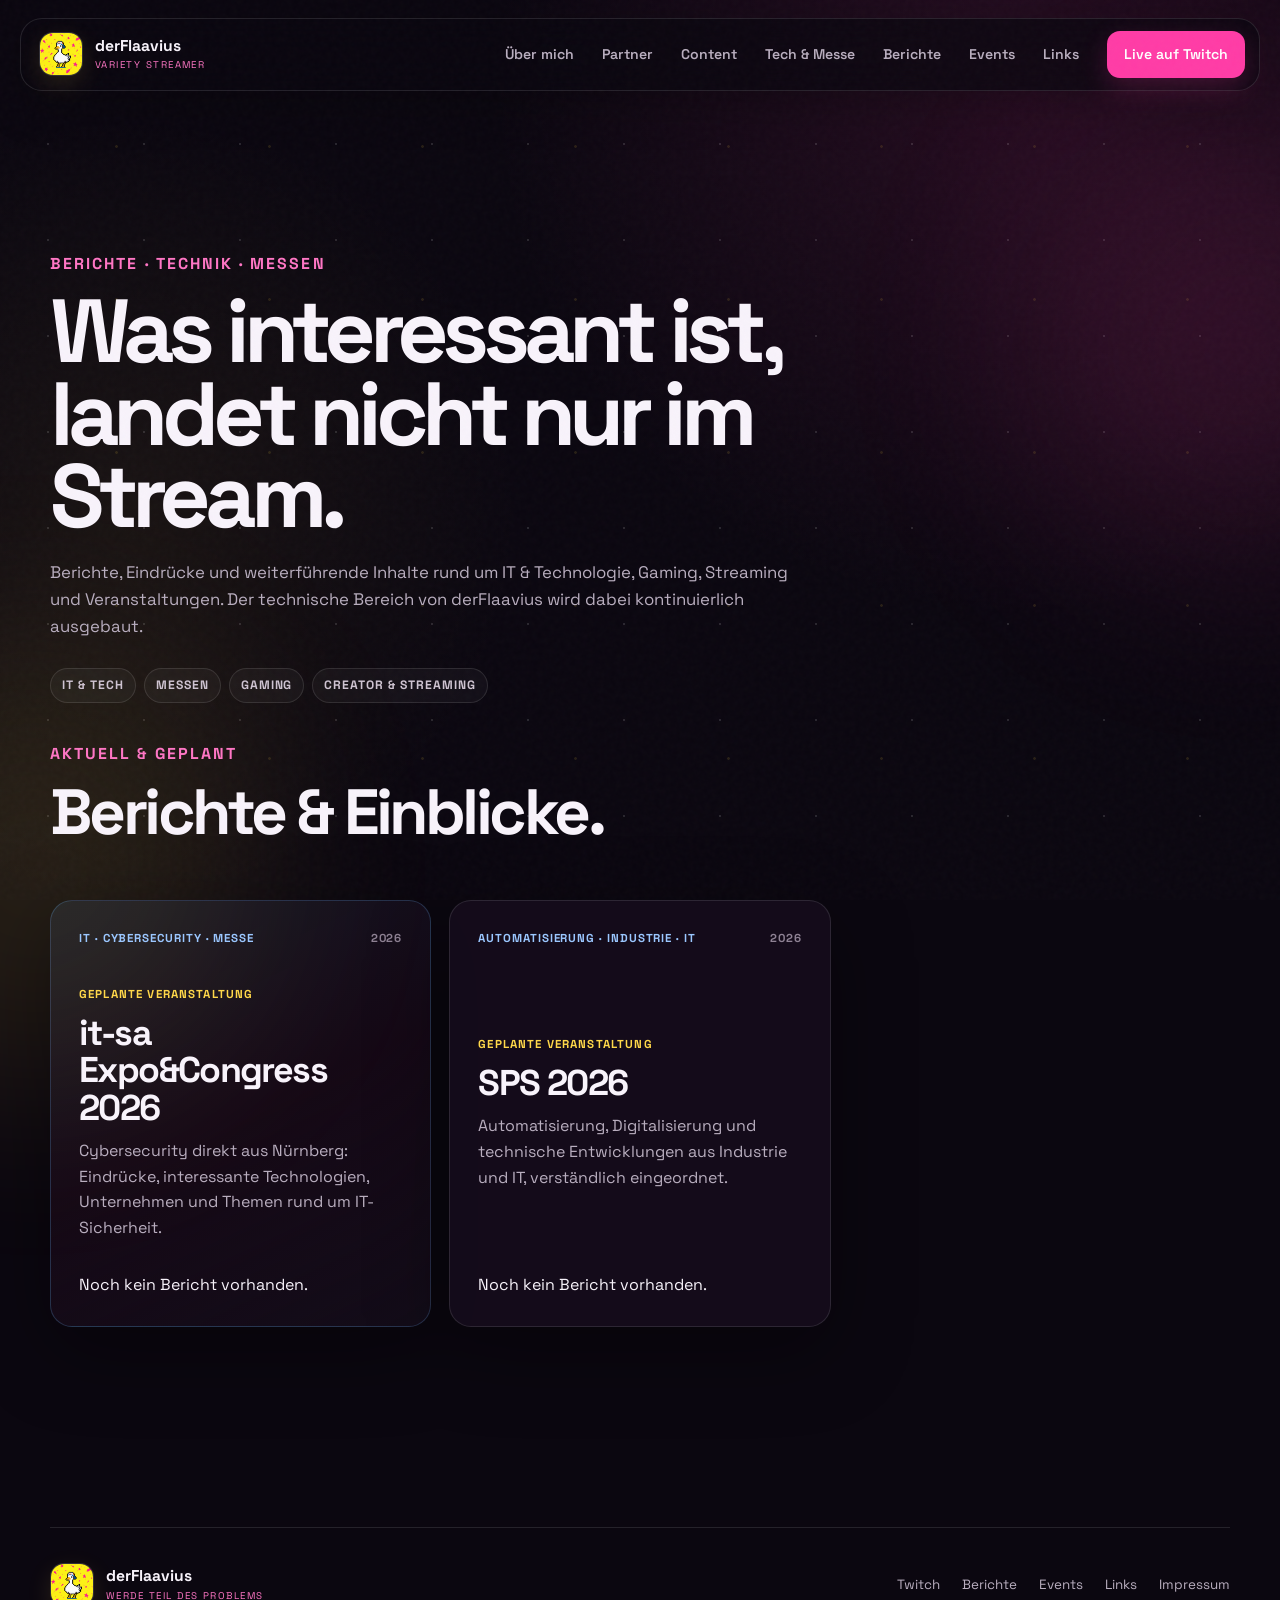
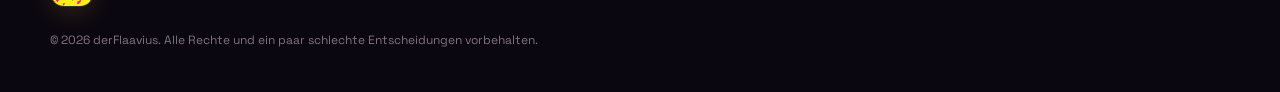
==== berichte.html @ 37faf5ff "Berichtsseite fuer Messen implementiert" ====
<!DOCTYPE html>
<html lang="de">
<head>
  <meta charset="UTF-8">
  <meta name="viewport" content="width=device-width, initial-scale=1.0">
  <meta name="theme-color" content="#120b18">
  <link rel="preconnect" href="https://fonts.googleapis.com">
  <link rel="preconnect" href="https://fonts.gstatic.com" crossorigin>
  <link href="https://fonts.googleapis.com/css2?family=Space+Grotesk:wght@400;500;600;700&family=Strait&display=swap" rel="stylesheet">
  <link rel="stylesheet" href="css/style.css">
  <script src="js/script.js" defer></script>
  <meta name="description" content="Berichte, Messe-Eindrücke und Technik-Inhalte von derFlaavius rund um IT, Gaming, Streaming und Veranstaltungen.">
  <title>Berichte | derFlaavius</title>
</head>
<body class="subpage-body">
  <div class="noise" aria-hidden="true"></div><div class="ambient ambient-one" aria-hidden="true"></div><div class="ambient ambient-two" aria-hidden="true"></div>
  <header class="site-header" id="top">
    <a class="brand" href="index.html" aria-label="Zur Startseite"><span class="brand-mark" aria-hidden="true"><img src="assets/profilbild.png" alt=""></span><span class="brand-copy"><strong>derFlaavius</strong><small>VARIETY STREAMER</small></span></a>
    <button class="nav-toggle" type="button" aria-expanded="false" aria-controls="main-nav" aria-label="Navigation öffnen"><span></span><span></span><span></span></button>
    <nav class="main-nav" id="main-nav" aria-label="Hauptnavigation">
      <a href="index.html#about">Über mich</a><a href="index.html#partners">Partner</a><a href="index.html#content">Content</a><a href="index.html#tech">Tech & Messe</a><a href="berichte.html">Berichte</a><a href="events.html">Events</a><a href="links.html">Links</a>
      <a class="nav-cta" href="https://www.twitch.tv/derflaavius" target="_blank" rel="noreferrer">Live auf Twitch</a>
    </nav>
  </header>
  <main class="subpage-main">
    <section class="subpage-hero section-shell reveal reports-hero">
      <span class="section-kicker">BERICHTE · TECHNIK · MESSEN</span>
      <h1>Was interessant ist,<br>landet nicht nur im Stream.</h1>
      <p>Berichte, Eindrücke und weiterführende Inhalte rund um IT & Technologie, Gaming, Streaming und Veranstaltungen. Der technische Bereich von derFlaavius wird dabei kontinuierlich ausgebaut.</p>
      <div class="report-filter" aria-label="Themen"><span>IT & TECH</span><span>MESSEN</span><span>GAMING</span><span>CREATOR & STREAMING</span></div>
    </section>
    <section class="reports-section section-shell">
      <div class="section-heading reveal"><span class="section-kicker">AKTUELL & GEPLANT</span><h2>Berichte & Einblicke.</h2></div>
      <div class="reports-grid">
        <article class="report-card report-card-featured reveal">
          <div class="report-meta"><span>IT · CYBERSECURITY · MESSE</span><time>2026</time></div>
          <div><span class="report-status">GEPLANTE VERANSTALTUNG</span><h3>it-sa Expo&Congress 2026</h3><p>Cybersecurity direkt aus Nürnberg: Eindrücke, interessante Technologien, Unternehmen und Themen rund um IT-Sicherheit.</p></div>
          <a class="report-link+">Noch kein Bericht vorhanden.</a>
        </article>
        <article class="report-card reveal" data-delay="80">
          <div class="report-meta"><span>AUTOMATISIERUNG · INDUSTRIE · IT</span><time>2026</time></div>
          <div><span class="report-status">GEPLANTE VERANSTALTUNG</span><h3>SPS 2026</h3><p>Automatisierung, Digitalisierung und technische Entwicklungen aus Industrie und IT, verständlich eingeordnet.</p></div>
          <a class="report-link+">Noch kein Bericht vorhanden.</a>
        </article>

        <!--article class="report-card reveal" data-delay="80">
          <div class="report-meta"><span>AUTOMATISIERUNG · INDUSTRIE · IT</span><time>2026</time></div>
          <div><span class="report-status">GEPLANTE VERANSTALTUNG</span><h3>SPS 2026</h3><p>Automatisierung, Digitalisierung und technische Entwicklungen aus Industrie und IT, verständlich eingeordnet.</p></div>
          <a class="report-link" href="reports/test.html">Zur Veranstaltungsseite →</a>
        </article-->
      </div>
      </section>
  </main>
  <footer class="site-footer section-shell subpage-footer"><a class="brand footer-brand" href="index.html"><span class="brand-mark" aria-hidden="true"><img src="assets/profilbild.png" alt=""></span><span class="brand-copy"><strong>derFlaavius</strong><small>WERDE TEIL DES PROBLEMS</small></span></a><div class="footer-links"><a href="https://www.twitch.tv/derflaavius" target="_blank" rel="noreferrer">Twitch</a><a href="berichte.html">Berichte</a><a href="events.html">Events</a><a href="links.html">Links</a><a href="impressum.html">Impressum</a></div><p>© <span id="current-year">2026</span> derFlaavius. Alle Rechte und ein paar schlechte Entscheidungen vorbehalten.</p></footer>
</body></html>
---- css/style.css ----
:root {
  --bg: #0b0710;
  --bg-soft: #120b18;
  --surface: rgba(24, 15, 31, 0.72);
  --surface-strong: #1a1022;
  --pink: #ff3ca6;
  --pink-soft: #ff76c5;
  --yellow: #ffd84a;
  --cream: #fff8dd;
  --text: #f8f3fb;
  --muted: #b9aebf;
  --line: rgba(255, 255, 255, 0.11);
  --max: 1180px;
  --radius-lg: 32px;
  --radius-md: 22px;
  --shadow: 0 24px 80px rgba(0, 0, 0, 0.38);
}

* { box-sizing: border-box; }
html { scroll-behavior: smooth; }
body {
  margin: 0;
  min-width: 320px;
  background:
    radial-gradient(circle at 80% 5%, rgba(255, 60, 166, 0.11), transparent 28%),
    radial-gradient(circle at 10% 30%, rgba(255, 216, 74, 0.06), transparent 24%),
    var(--bg);
  color: var(--text);
  font-family: "Space Grotesk", system-ui, sans-serif;
  line-height: 1.6;
  overflow-x: hidden;
}

body::before {
  content: "";
  position: fixed;
  inset: 0;
  z-index: -4;
  background-image:
    radial-gradient(circle, rgba(255,255,255,.7) 0 1px, transparent 1.6px),
    radial-gradient(circle, rgba(255,216,74,.65) 0 1px, transparent 1.7px);
  background-size: 96px 96px, 153px 153px;
  background-position: 0 0, 40px 70px;
  opacity: .18;
}

a { color: inherit; text-decoration: none; }
button, a { -webkit-tap-highlight-color: transparent; }
img { max-width: 100%; display: block; }

.noise {
  position: fixed;
  inset: 0;
  pointer-events: none;
  opacity: .035;
  z-index: 20;
  background-image: url("data:image/svg+xml,%3Csvg viewBox='0 0 180 180' xmlns='http://www.w3.org/2000/svg'%3E%3Cfilter id='n'%3E%3CfeTurbulence type='fractalNoise' baseFrequency='.9' numOctaves='3' stitchTiles='stitch'/%3E%3C/filter%3E%3Crect width='100%25' height='100%25' filter='url(%23n)' opacity='.7'/%3E%3C/svg%3E");
}

.ambient {
  position: fixed;
  width: 430px;
  height: 430px;
  border-radius: 50%;
  filter: blur(110px);
  opacity: .12;
  pointer-events: none;
  z-index: -2;
}
.ambient-one { background: var(--pink); top: 15%; right: -180px; }
.ambient-two { background: var(--yellow); bottom: -180px; left: -180px; }

.section-shell { width: min(calc(100% - 40px), var(--max)); margin-inline: auto; }

.site-header {
  width: min(calc(100% - 40px), 1240px);
  margin: 18px auto 0;
  min-height: 72px;
  padding: 12px 14px 12px 18px;
  display: flex;
  align-items: center;
  justify-content: space-between;
  position: sticky;
  top: 14px;
  z-index: 10;
  border: 1px solid var(--line);
  border-radius: 22px;
  background: rgba(11, 7, 16, .72);
  backdrop-filter: blur(18px);
  box-shadow: 0 12px 45px rgba(0,0,0,.25);
}

.brand { display: inline-flex; align-items: center; gap: 12px; }
.brand-mark {
  display: grid;
  place-items: center;
  width: 44px;
  aspect-ratio: 1;
  border-radius: 14px;
  overflow: hidden;
  border: 1px solid rgba(255,255,255,.12);
  background: rgba(255,255,255,.05);
  box-shadow: 0 8px 24px rgba(255,216,74,.12);
}
.brand-mark img {
  width: 100%;
  height: 100%;
  object-fit: cover;
}
.brand-copy { display: grid; line-height: 1.1; }
.brand-copy strong { font-size: .98rem; }
.brand-copy small { margin-top: 5px; color: var(--pink-soft); font-size: .61rem; letter-spacing: .15em; }

.main-nav { display: flex; align-items: center; gap: 28px; }
.main-nav a { color: var(--muted); font-size: .88rem; font-weight: 600; transition: color .2s ease; }
.main-nav a:hover { color: var(--text); }
.main-nav .nav-cta {
  padding: 12px 17px;
  border-radius: 13px;
  background: var(--pink);
  color: white;
  box-shadow: 0 10px 28px rgba(255,60,166,.2);
}
.nav-toggle { display: none; }

.hero {
  min-height: 760px;
  padding: 105px 0 80px;
  display: grid;
  grid-template-columns: 1.05fr .95fr;
  align-items: center;
  gap: 70px;
}
.eyebrow, .section-kicker {
  color: var(--pink-soft);
  font-size: .99rem;
  font-weight: 700;
  letter-spacing: .13em;
  text-transform: uppercase;
}
.eyebrow { display: inline-flex; align-items: center; gap: 9px; }
.status-dot {
  width: 9px;
  height: 9px;
  border-radius: 50%;
  background: var(--pink);
  box-shadow: 0 0 0 6px rgba(255,60,166,.11), 0 0 20px var(--pink);
  animation: pulse 1.8s infinite;
}
@keyframes pulse { 50% { transform: scale(.82); opacity: .65; } }

.hero h1 {
  margin: 22px 0 25px;
  max-width: 720px;
  font-size: clamp(4rem, 7.4vw, 7.2rem);
  line-height: .88;
  letter-spacing: -.075em;
}
.hero h1 span { color: var(--yellow); text-shadow: 0 18px 60px rgba(255,216,74,.12); }
.hero-text { max-width: 650px; margin: 0; color: var(--muted); font-size: 1.08rem; }
.hero-actions { display: flex; flex-wrap: wrap; gap: 14px; margin-top: 34px; }
.button {
  min-height: 52px;
  padding: 0 23px;
  display: inline-flex;
  align-items: center;
  justify-content: center;
  gap: 10px;
  border: 1px solid transparent;
  border-radius: 15px;
  font-weight: 700;
  transition: transform .2s ease, background .2s ease, border-color .2s ease;
}
.button:hover { transform: translateY(-3px); }
.button-primary { background: var(--pink); color: white; box-shadow: 0 14px 38px rgba(255,60,166,.2); }
.button-secondary { border-color: var(--line); background: rgba(255,255,255,.04); }
.button-secondary:hover { border-color: rgba(255,255,255,.28); background: rgba(255,255,255,.07); }
.hero-meta { display: flex; flex-wrap: wrap; gap: 9px; margin-top: 27px; }
.hero-meta span, .tag-row span {
  padding: 7px 11px;
  border: 1px solid var(--line);
  border-radius: 999px;
  color: #d6cdd9;
  font-size: .72rem;
  font-weight: 600;
}

.hero-visual { position: relative; min-height: 540px; display: grid; place-items: center; perspective: 1100px; }
.showcase-card {
  position: relative;
  z-index: 2;
  width: min(100%, 430px);
  aspect-ratio: .82;
  padding: 22px;
  display: flex;
  flex-direction: column;
  justify-content: space-between;
  border: 1px solid rgba(255,255,255,.16);
  border-radius: 36px;
  background:
    linear-gradient(160deg, rgba(255,255,255,.14), transparent 30%),
    radial-gradient(circle at 18% 82%, rgba(255,216,74,.10), transparent 34%),
    radial-gradient(circle at 88% 18%, rgba(255,60,166,.14), transparent 36%),
    linear-gradient(150deg, #211229, #120b18 67%);
  box-shadow: var(--shadow), inset 0 1px rgba(255,255,255,.12);
  transform: rotate(3deg);
  transition: transform .18s ease-out;
  overflow: hidden;
  isolation: isolate;
}
.showcase-card::before {
  content: "";
  position: absolute;
  width: 270px;
  height: 270px;
  border-radius: 50%;
  background: var(--pink);
  filter: blur(80px);
  opacity: .14;
  top: -90px;
  right: -90px;
}
.card-topline, .schedule-card-head, .schedule-footer { display: flex; align-items: center; justify-content: space-between; }
.live-pill { padding: 7px 10px; border-radius: 999px; background: rgba(255,60,166,.13); color: var(--pink-soft); font-size: .67rem; font-weight: 800; letter-spacing: .11em; }
.signal { color: var(--yellow); font-size: .55rem; letter-spacing: 4px; }

.profile-visual {
  position: relative;
  z-index: 2;
  width: min(100%, 310px);
  aspect-ratio: 1 / 1.08;
  margin: 8px auto 4px;
  display: grid;
  place-items: end center;
  overflow: visible;
}
.profile-visual::before {
  content: "";
  position: absolute;
  inset: 9% 5% 2%;
  z-index: -2;
  border: 0px solid rgba(255,255,255,.14);
  border-radius: 42% 58% 48% 52% / 46% 42% 58% 54%;
  background: linear-gradient(145deg, rgba(255, 216, 74, 0), rgba(255, 60, 167, 0));
  transform: rotate(-4deg);
  box-shadow: 0 26px 45px rgba(0, 0, 0, 0), inset 0 1px rgba(255,255,255,.12);
}
.profile-glow {
  position: absolute;
  inset: 18% 12% 8%;
  z-index: -1;
  border-radius: -1%;
  background: radial-gradient(circle, rgba(128, 74, 255, 0.24), rgb(94, 66, 138) 46%, transparent 72%);
  filter: blur(18px);
}
.profile-visual img {
  width: 96%;
  height: 100%;
  object-fit: contain;
  object-position: center bottom;
  filter: drop-shadow(0 22px 24px rgba(0,0,0,.28));
}
.card-caption {
  position: relative;
  z-index: 3;
  display: grid;
  gap: 4px;
  padding-top: 14px;
  border-top: 1px solid rgba(255,255,255,.10);
}
.card-caption strong { font-size: 1.12rem; }
.card-caption span { color: var(--muted); font-size: .82rem; }
.orbit { position: absolute; border: 1px solid rgba(255,255,255,.1); border-radius: 50%; }
.orbit-one { width: 500px; height: 500px; animation: spin 20s linear infinite; }
.orbit-two { width: 390px; height: 390px; border-style: dashed; border-color: rgba(255,216,74,.2); animation: spin 15s linear reverse infinite; }
.orbit::before { content: ""; position: absolute; width: 10px; height: 10px; border-radius: 50%; background: var(--pink); top: 52px; left: 65px; box-shadow: 0 0 16px var(--pink); }
@keyframes spin { to { transform: rotate(360deg); } }
.floating-chip { position: absolute; z-index: 3; padding: 10px 13px; border: 1px solid var(--line); border-radius: 12px; background: rgba(12,8,16,.78); backdrop-filter: blur(12px); font-size: .66rem; font-weight: 800; letter-spacing: .11em; box-shadow: 0 12px 40px rgba(0,0,0,.25); }
.chip-one { top: 15%; left: 6%; color: var(--yellow); transform: rotate(-7deg); }
.chip-two { right: 70%; bottom: 50%; color: var(--pink-soft); transform: rotate(6deg); }
.chip-three { left: 60%; bottom: 85%; color: #9bc7ff; transform: rotate(17deg); }

.ticker {
  overflow: hidden;
  border-block: 1px solid var(--line);
  background: rgba(255,255,255,.025);
}
.ticker-track {
  display: flex;
  width: max-content;
  will-change: transform;
  animation: ticker-scroll var(--ticker-duration, 26s) linear infinite;
}
.ticker-group {
  display: flex;
  flex: 0 0 auto;
  align-items: center;
  gap: 28px;
  padding: 17px 28px 17px 0;
  color: #d4cbd7;
  font-family: "Strait", sans-serif;
  font-size: .82rem;
  letter-spacing: .14em;
  white-space: nowrap;
}
.ticker-group i { color: var(--yellow); font-style: normal; }
@keyframes ticker-scroll {
  from { transform: translate3d(0, 0, 0); }
  to { transform: translate3d(calc(-1 * var(--ticker-distance)), 0, 0); }
}
@media (prefers-reduced-motion: reduce) {
  .ticker-track { animation-play-state: paused; }
}

.about, .partners, .stats, .collab { padding-block: 125px; }
.section-heading { max-width: 850px; margin-bottom: 55px; }
.section-heading h2, .schedule-copy h2, .collab-card h2 {
  margin: 13px 0 0;
  font-size: clamp(2.5rem, 5vw, 4.7rem);
  line-height: 1.02;
  letter-spacing: -.055em;
}
.about-grid { display: grid; grid-template-columns: .95fr 1.05fr; gap: 22px; }
.glass-card, .feature-card, .content-card, .stat-card, .schedule-card, .collab-card {
  border: 1px solid var(--line);
  border-radius: var(--radius-md);
  background: var(--surface);
  backdrop-filter: blur(15px);
}
.about-copy { padding: 36px; }
.about-copy > p { margin: 0 0 19px; color: var(--muted); font-size: 1rem; }
.about-copy strong { color: var(--text); }
.quote-block { margin-top: 32px; padding-top: 27px; border-top: 1px solid var(--line); display: flex; gap: 12px; align-items: flex-start; }
.quote-block span { color: var(--yellow); font-size: 2.7rem; line-height: .8; }
.quote-block p { margin: 0; font-size: 1.35rem; font-weight: 700; }
.about-features { display: grid; gap: 14px; }
.feature-card { padding: 25px 27px; display: grid; grid-template-columns: 58px 1fr; column-gap: 18px; }
.feature-number { grid-row: span 2; color: var(--pink-soft); font-size: .99rem; font-weight: 700; }
.feature-card h3 { margin: 0; font-size: 1.22rem; }
.feature-card p { margin: 5px 0 0; color: var(--muted); font-size: .91rem; }


.partners { position: relative; }
.partner-card {
  position: relative;
  min-height: 290px;
  padding: 38px;
  display: grid;
  grid-template-columns: minmax(170px, .55fr) minmax(0, 1.45fr);
  align-items: center;
  gap: 34px;
  overflow: hidden;
  border: 1px solid rgba(255,216,74,.22);
  border-radius: var(--radius-lg);
  background:
    radial-gradient(circle at 12% 20%, rgba(255,216,74,.11), transparent 28%),
    radial-gradient(circle at 86% 80%, rgba(255,60,166,.12), transparent 30%),
    var(--surface);
  box-shadow: var(--shadow);
}
.partner-card::after {
  content: "PARTNER";
  position: absolute;
  right: 34px;
  bottom: -34px;
  color: rgba(255,255,255,.025);
  font-size: clamp(5rem, 12vw, 10rem);
  font-weight: 800;
  letter-spacing: -.08em;
  pointer-events: none;
}
.partner-logo-wrap {
  position: relative;
  z-index: 1;
  min-height: 150px;
  padding: 24px;
  display: grid;
  place-items: center;
  border: 1px solid rgba(255,255,255,.1);
  border-radius: 28px;
  background: linear-gradient(145deg, rgba(255,255,255,.08), rgba(255,255,255,.025));
  transform: rotate(-2deg);
}
.partner-logo-wrap::before {
  content: "";
  position: absolute;
  inset: 18%;
  border-radius: 50%;
  background: rgba(255,216,74,.12);
  filter: blur(30px);
}
.partner-logo {
  position: relative;
  width: min(100%, 220px);
  height: auto;
  object-fit: contain;
  filter: drop-shadow(0 12px 24px rgba(0,0,0,.24));
}
.partner-copy { position: relative; z-index: 1; max-width: 680px; }
.partner-label { color: var(--pink-soft); font-size: .7rem; font-weight: 800; letter-spacing: .15em; }
.partner-copy h3 { margin: 8px 0 10px; font-size: clamp(1.9rem, 3vw, 2.9rem); line-height: 1.05; letter-spacing: -.04em; }
.partner-copy p { margin: 0; color: var(--muted); }
.partner-code-row {
  margin-top: 22px;
  display: flex;
  flex-wrap: wrap;
  align-items: center;
  gap: 9px;
}
.partner-code-label {
  color: var(--muted);
  font-size: .72rem;
  font-weight: 700;
  letter-spacing: .08em;
  text-transform: uppercase;
}
.partner-code {
  padding: 8px 12px;
  border: 1px solid rgba(255,216,74,.28);
  border-radius: 10px;
  background: rgba(255,216,74,.08);
  color: var(--yellow);
  font-size: .86rem;
  letter-spacing: .11em;
}
.partner-copy-code {
  min-height: 36px;
  padding: 0 12px;
  border: 1px solid var(--line);
  border-radius: 10px;
  background: rgba(255,255,255,.045);
  color: var(--text);
  font: inherit;
  font-size: .75rem;
  font-weight: 700;
  cursor: pointer;
  transition: background .2s ease, border-color .2s ease, transform .2s ease;
}
.partner-copy-code:hover { transform: translateY(-1px); border-color: rgba(255,255,255,.24); background: rgba(255,255,255,.08); }
.partner-copy-status { min-width: 72px; color: var(--pink-soft); font-size: .72rem; font-weight: 700; }
.partner-button { white-space: nowrap; }
.partner-contact {
  width: min(100%, 900px);
  margin: 22px auto 0;
  padding: 24px 28px;
  display: flex;
  align-items: center;
  justify-content: space-between;
  gap: 30px;
  border: 1px solid var(--line);
  border-radius: 20px;
  background: rgba(255,255,255,.025);
}
.partner-contact > div { max-width: 650px; }
.partner-contact h3 { margin: 6px 0 6px; font-size: 1.25rem; }
.partner-contact p { margin: 0; color: var(--muted); font-size: .88rem; }

.partner-banner {
  width: min(100%, 580px);
  margin: 24px auto 0;
  padding: 12px;
  display: grid;
  gap: 10px;
  border: 1px solid rgba(255,255,255,.09);
  border-radius: 20px;
  background: rgba(255,255,255,.025);
}
.partner-banner-label {
  color: var(--muted);
  font-size: .66rem;
  font-weight: 800;
  letter-spacing: .14em;
  text-transform: uppercase;
}
.partner-banner-link {
  display: block;
  overflow: hidden;
  border-radius: 14px;
  line-height: 0;
  transition: transform .2s ease, box-shadow .2s ease;
}
.partner-banner-link:hover {
  transform: translateY(-2px);
  box-shadow: 0 14px 36px rgba(0,0,0,.24);
}
.partner-banner-link img {
  width: 100%;
  height: auto;
  display: block;
}
.partner-banner p {
  margin: 0;
  color: var(--muted);
  font-size: .78rem;
}
.partner-banner p strong { color: var(--yellow); letter-spacing: .08em; }


.content-section { padding-block: 125px; background: linear-gradient(180deg, rgba(255,255,255,.015), rgba(255,60,166,.035), rgba(255,255,255,.015)); border-block: 1px solid rgba(255,255,255,.06); }
.content-grid { display: grid; grid-template-columns: repeat(2, minmax(0, 1fr)); gap: 16px; }
.content-card { min-height: 285px; padding: 26px; display: flex; flex-direction: column; position: relative; overflow: hidden; }
.content-card::after { content: ""; position: absolute; width: 120px; height: 120px; border-radius: 50%; background: var(--pink); filter: blur(58px); opacity: .06; right: -42px; bottom: -42px; }
.content-card-large { min-height: 285px; justify-content: flex-start; background: linear-gradient(155deg, rgba(255,216,74,.08), rgba(24,15,31,.82) 58%); }
.content-card::before {
  content: attr(data-background);
  position: absolute;
  top: 24px;
  left: 50%;
  z-index: 0;
  transform: translateX(-50%) rotate(-7deg);
  font-size: clamp(2.7rem, 5.8vw, 5.2rem);
  font-weight: 800;
  line-height: 1;
  letter-spacing: -.08em;
  white-space: nowrap;
  pointer-events: none;
}
.content-card > * { position: relative; z-index: 1; }
.content-card:nth-child(1)::before { color: rgba(255,216,74,.045); }
.content-card:nth-child(2)::before { color: rgba(255,118,197,.045); }
.content-card:nth-child(3)::before { color: rgba(112,182,255,.045); }
.content-card:nth-child(4)::before { color: rgba(255,60,166,.065); }
.content-card-accent { border-color: rgba(255,60,166,.32); background: linear-gradient(145deg, rgba(255,60,166,.1), rgba(24,15,31,.75)); }
.content-index { position: absolute; top: 25px; right: 27px; color: #7e7184; font-size: .72rem; }
.content-icon { margin-bottom: 38px; color: var(--yellow); font-size: 2.1rem; }
.content-card h3 { margin: 0 0 8px; font-size: 1.42rem; }
.content-card p { margin: 0 0 20px; color: var(--muted); }
.tag-row { display: flex; flex-wrap: wrap; gap: 7px; }


.stats-heading-meta {
  display: flex;
  align-items: center;
  justify-content: space-between;
  gap: 18px;
}
.stats-updated {
  display: inline-flex;
  align-items: center;
  gap: 8px;
  color: #8e8293;
  font-size: .72rem;
  font-weight: 600;
  letter-spacing: .04em;
  white-space: nowrap;
}
.stats-updated i {
  width: 7px;
  height: 7px;
  border-radius: 50%;
  background: var(--pink);
  box-shadow: 0 0 12px rgba(255,60,166,.55);
}

.stats-grid { display: grid; grid-template-columns: repeat(4, 1fr); gap: 15px; }
.stat-card { min-height: 230px; padding: 28px; display: flex; flex-direction: column; justify-content: flex-end; }
.stat-value { color: var(--yellow); font-size: clamp(2.8rem, 5vw, 4.5rem); line-height: 1; font-weight: 700; letter-spacing: -.06em; }
.stat-text { color: var(--pink-soft); }
.stat-label { margin-top: 18px; font-size: 1.02rem; font-weight: 700; }
.stat-card small { margin-top: 5px; color: var(--muted); }
.stats-note { margin: 20px 0 0; color: #8e8293; font-size: .77rem; }
.stats-note code { color: #cfc4d2; }

.schedule-section { padding-block: 115px; border-block: 1px solid var(--line); background: linear-gradient(120deg, rgba(255,216,74,.055), rgba(255,60,166,.055)); }
.schedule-grid { display: grid; grid-template-columns: 1.1fr .9fr; gap: 80px; align-items: center; }
.schedule-copy p { max-width: 650px; color: var(--muted); }
.schedule-actions { margin-top: 28px; display: flex; flex-wrap: wrap; align-items: center; gap: 16px 20px; }
.text-link { color: var(--pink-soft); font-weight: 700; font-size: .88rem; }
.schedule-card { min-height: 380px; padding: 25px; display: flex; flex-direction: column; justify-content: space-between; background: linear-gradient(150deg, rgba(255,255,255,.08), rgba(17,10,22,.9)); box-shadow: var(--shadow); }
.schedule-card-head { color: #b7acbb; font-size: .7rem; font-weight: 800; letter-spacing: .13em; }
.schedule-live-dot { width: 11px; height: 11px; border-radius: 50%; background: var(--pink); box-shadow: 0 0 18px var(--pink); }
.schedule-main strong { display: block; max-width: 380px; font-size: 2.25rem; line-height: 1.05; letter-spacing: -.05em; }
.schedule-main p { color: var(--muted); }
.schedule-footer { padding-top: 20px; border-top: 1px solid var(--line); color: #bdb2c1; font-size: .82rem; }


.calendar-wrap { margin-top: 70px; padding: 30px; border: 1px solid var(--line); border-radius: var(--radius-lg); background: rgba(11,7,16,.7); box-shadow: var(--shadow); backdrop-filter: blur(18px); }
.calendar-toolbar { display: flex; align-items: flex-end; justify-content: space-between; gap: 25px; margin-bottom: 20px; }
.calendar-toolbar h3 { margin: 7px 0 0; font-size: clamp(2rem, 4vw, 3.3rem); line-height: 1; letter-spacing: -.05em; text-transform: capitalize; }
.calendar-controls { display: flex; gap: 8px; }
.calendar-controls button { min-width: 45px; height: 45px; padding: 0 14px; border: 1px solid var(--line); border-radius: 13px; background: rgba(255,255,255,.045); color: var(--text); font: inherit; font-weight: 700; cursor: pointer; transition: transform .2s ease, border-color .2s ease, background .2s ease; }
.calendar-controls button:hover { transform: translateY(-2px); border-color: rgba(255,255,255,.28); background: rgba(255,255,255,.08); }
.calendar-legend { display: flex; flex-wrap: wrap; gap: 10px 18px; margin-bottom: 18px; color: var(--muted); font-size: .78rem; font-weight: 600; }
.calendar-legend span { display: inline-flex; align-items: center; gap: 7px; }
.legend-dot { width: 9px; height: 9px; border-radius: 50%; }
.legend-stream { background: var(--pink); box-shadow: 0 0 12px rgba(255,60,166,.6); }
.legend-event { background: var(--yellow); box-shadow: 0 0 12px rgba(255,216,74,.45); }
.legend-pause { background: #877a91; }
.calendar-scroll { overflow-x: auto; padding-bottom: 4px; }
.calendar { min-width: 840px; }
.calendar-weekdays, .calendar-grid { display: grid; grid-template-columns: repeat(7, minmax(0, 1fr)); }
.calendar-weekdays { border: 1px solid var(--line); border-bottom: 0; border-radius: 18px 18px 0 0; overflow: hidden; background: rgba(255,255,255,.035); }
.calendar-weekdays span { padding: 12px; text-align: center; color: #9f93a4; font-size: .7rem; font-weight: 800; letter-spacing: .12em; }
.calendar-grid { border-top: 1px solid var(--line); border-left: 1px solid var(--line); }
.calendar-day { min-height: 135px; padding: 10px; position: relative; border-right: 1px solid var(--line); border-bottom: 1px solid var(--line); background: rgba(255,255,255,.018); }
.calendar-day:nth-last-child(-n + 7):first-child, .calendar-day:last-child { }
.calendar-day.is-outside { background: rgba(255,255,255,.008); color: #625768; }
.calendar-day.is-today { background: linear-gradient(145deg, rgba(255,216,74,.09), rgba(255,60,166,.045)); box-shadow: inset 0 0 0 1px rgba(255,216,74,.32); }
.calendar-day-number { display: grid; place-items: center; width: 29px; height: 29px; margin-left: auto; border-radius: 10px; color: #d8cedb; font-size: .78rem; font-weight: 700; }
.calendar-day.is-today .calendar-day-number { background: var(--yellow); color: #1c1019; }
.calendar-day-entries { display: grid; gap: 5px; margin-top: 7px; }
.calendar-entry { min-width: 0; padding: 6px 7px; border-radius: 8px; display: grid; gap: 1px; border-left: 3px solid; font-size: .68rem; line-height: 1.25; }
.calendar-entry-stream { border-color: var(--pink); background: rgba(255,60,166,.13); color: #ffd7ed; }
.calendar-entry-event { border-color: var(--yellow); background: rgba(255,216,74,.13); color: #fff1b7; }
.calendar-entry-pause { border-color: #877a91; background: rgba(135,122,145,.13); color: #d0c7d4; }
.calendar-entry-time { font-weight: 800; font-size: .62rem; opacity: .8; }
.calendar-entry-title { overflow: hidden; text-overflow: ellipsis; white-space: nowrap; font-weight: 700; }
.calendar-hint { margin: 18px 0 0; color: #8e8293; font-size: .77rem; }
.calendar-hint code { color: #d2c7d5; }

.collab-card { padding: 55px; display: flex; justify-content: space-between; align-items: flex-end; gap: 60px; background: linear-gradient(145deg, rgba(255,60,166,.09), rgba(255,216,74,.045), rgba(24,15,31,.78)); }
.collab-card h2 { max-width: 730px; font-size: clamp(2.4rem, 4.6vw, 4.2rem); }
.collab-card p { max-width: 700px; margin-bottom: 0; color: var(--muted); }
.collab-actions { min-width: 220px; display: grid; gap: 12px; }

.site-footer { padding: 35px 0 42px; border-top: 1px solid var(--line); display: grid; grid-template-columns: 1fr auto; align-items: center; gap: 24px; }
.footer-links { display: flex; flex-wrap: wrap; gap: 22px; }
.footer-links a { color: var(--muted); font-size: .84rem; }
.site-footer p { grid-column: 1 / -1; margin: 0; color: #7f7384; font-size: .75rem; }


/* Wiederverwendbare Hinweisblöcke ----------------------------------------
   HTML-Beispiele findest du kommentiert in index.html direkt vor dem
   Kooperationsbereich. Einfach kopieren und den Text ersetzen. */
.notice-block {
  width: min(100%, 900px);
  margin: 24px 0;
  padding: 20px 22px;
  display: grid;
  grid-template-columns: auto 1fr;
  align-items: start;
  gap: 15px;
  border: 1px solid transparent;
  border-radius: 18px;
  backdrop-filter: blur(14px);
  box-shadow: 0 16px 42px rgba(0,0,0,.18);
}
.notice-block .notice-icon {
  width: 34px;
  aspect-ratio: 1;
  display: grid;
  place-items: center;
  border-radius: 11px;
  font-size: 1rem;
  font-weight: 800;
}
.notice-block strong {
  display: block;
  margin: 1px 0 4px;
  font-size: 1rem;
}
.notice-block p {
  margin: 0;
  color: var(--muted);
  font-size: .93rem;
}
.notice-info {
  border-color: rgba(75, 171, 255, .32);
  background: linear-gradient(135deg, rgba(42, 135, 220, .17), rgba(24, 15, 31, .78));
}
.notice-info .notice-icon {
  color: #dff2ff;
  background: rgba(58, 160, 255, .24);
  box-shadow: 0 0 24px rgba(58, 160, 255, .16);
}
.notice-important {
  border-color: rgba(255, 216, 74, .36);
  background: linear-gradient(135deg, rgba(255, 216, 74, .15), rgba(24, 15, 31, .8));
}
.notice-important .notice-icon {
  color: #21131d;
  background: var(--yellow);
  box-shadow: 0 0 24px rgba(255, 216, 74, .17);
}

.reveal { opacity: 0; transform: translateY(24px); transition: opacity .75s ease, transform .75s cubic-bezier(.2,.7,.2,1); transition-delay: var(--delay, 0ms); }
.reveal.is-visible { opacity: 1; transform: translateY(0); }

@media (max-width: 980px) {
  .main-nav { position: absolute; top: calc(100% + 10px); left: 0; right: 0; padding: 20px; display: none; flex-direction: column; align-items: stretch; gap: 8px; border: 1px solid var(--line); border-radius: 18px; background: rgba(12,8,16,.96); }
  .main-nav.is-open { display: flex; }
  .main-nav a { padding: 10px; }
  .nav-toggle { width: 45px; height: 45px; border: 0; border-radius: 12px; display: grid; place-content: center; gap: 5px; background: rgba(255,255,255,.06); }
  .nav-toggle span { width: 20px; height: 2px; background: white; transition: transform .2s ease, opacity .2s ease; }
  .nav-toggle.is-active span:nth-child(1) { transform: translateY(7px) rotate(45deg); }
  .nav-toggle.is-active span:nth-child(2) { opacity: 0; }
  .nav-toggle.is-active span:nth-child(3) { transform: translateY(-7px) rotate(-45deg); }
  .hero { grid-template-columns: 1fr; padding-top: 85px; }
  .hero-copy { text-align: center; }
  .hero-text { margin-inline: auto; }
  .hero-actions, .hero-meta { justify-content: center; }
  .hero-visual { min-height: 500px; }
  .about-grid, .schedule-grid { grid-template-columns: 1fr; }
  .calendar-wrap { padding: 24px; }
  .stats-grid { grid-template-columns: repeat(2, 1fr); }
  .partner-card { grid-template-columns: minmax(150px, .55fr) minmax(0, 1.45fr); }
  .partner-contact { align-items: flex-start; flex-direction: column; }
  .partner-button { justify-self: start; }
  .collab-card { align-items: stretch; flex-direction: column; }
  .collab-actions { min-width: 0; grid-template-columns: repeat(2, 1fr); }
}

@media (max-width: 680px) {
  .section-shell, .site-header { width: min(calc(100% - 24px), var(--max)); }
  .site-header { top: 8px; margin-top: 8px; }
  .brand-copy small { display: none; }
  .hero { min-height: auto; padding: 75px 0 65px; gap: 45px; }
  .hero h1 { font-size: clamp(3.55rem, 17vw, 5.4rem); }
  .hero-text { font-size: .97rem; }
  .hero-actions .button { width: 100%; }
  .hero-visual { min-height: 410px; }
  .showcase-card { width: 310px; border-radius: 28px; }
  .profile-visual { width: 220px; border-radius: 24px; }
  .orbit-one { width: 360px; height: 360px; }
  .orbit-two { width: 290px; height: 290px; }
  .floating-chip { font-size: .55rem; }
  .chip-one { left: 1%; }
  .chip-two { right: 1%; }
  .chip-three { left: 3%; bottom: 6%; }
  .about, .partners, .stats, .collab, .content-section { padding-block: 88px; }
  .section-heading { margin-bottom: 38px; }
  .section-heading h2, .schedule-copy h2 { font-size: 2.55rem; }
  .content-grid { grid-template-columns: 1fr; gap: 12px; }
  .content-card-large, .content-card { min-height: 235px; }
  .content-card { padding: 22px; }
  .content-icon { margin-bottom: 28px; }
  .content-card::before { top: 20px; font-size: 3.25rem; }
  .stats-grid { grid-template-columns: 1fr; }
  .schedule-card { min-height: 320px; }
  .calendar-wrap { margin-top: 48px; padding: 18px; }
  .calendar-toolbar { align-items: stretch; flex-direction: column; }
  .calendar-controls { width: 100%; }
  .calendar-controls button { flex: 1; }
  .partner-card { padding: 30px 24px; grid-template-columns: 1fr; gap: 24px; }
  .partner-logo-wrap { min-height: 128px; padding: 20px; }
  .partner-logo { width: min(100%, 200px); }
  .partner-contact { padding: 22px; gap: 20px; }
  .partner-button { width: 100%; }
  .partner-banner { margin-top: 18px; padding: 11px; border-radius: 16px; }
  .partner-banner-link { border-radius: 11px; }
  .collab-card { padding: 34px 24px; }
  .collab-actions { grid-template-columns: 1fr; }
  .site-footer { grid-template-columns: 1fr; }
  .stats-heading-meta { align-items: flex-start; flex-direction: column; gap: 8px; }
  .stats-updated { font-size: .69rem; }
}


/* Mobile performance: leichtere Effekte ohne Layout- oder Inhaltsänderungen */
@media (max-width: 820px) {
  body::before { opacity: .10; background-size: 140px 140px, 210px 210px; }
  .noise { display: none; }
  .ambient { display: none; }
  .orbit { display: none; }
  .status-dot { animation: none; }
  .site-header,
  .floating-chip,
  .glass-card,
  .feature-card,
  .content-card,
  .stat-card,
  .schedule-card,
  .collab-card,
  .calendar-wrap,
  .notice-block {
    backdrop-filter: none;
    -webkit-backdrop-filter: none;
  }
  .showcase-card { transition: none; box-shadow: 0 18px 42px rgba(0,0,0,.28); }
  .content-card::after { display: none; }
  .reveal {
    opacity: 0;
    transform: translateY(10px);
    transition: opacity .32s ease-out, transform .32s ease-out;
    transition-delay: 0ms;
  }
  .reveal.is-visible { opacity: 1; transform: none; }
  .ticker-track { will-change: transform; }
  .calendar-day { box-shadow: none; }
}

@media (max-width: 680px) {
  .feature-card,
  .stat-card,
  .content-card,
  .partner-card,
  .schedule-card,
  .calendar-wrap,
  .collab-card { box-shadow: none; }
  .floating-chip { display: none; }
  .hero-visual { min-height: 380px; }
}


/* Eigenständige Unterseiten: Impressum und Events */
.subpage-body {
  min-height: 100vh;
}
.subpage-main {
  min-height: calc(100vh - 180px);
  padding-top: 70px;
}
.subpage-hero {
  padding: 90px 0 54px;
}
.subpage-hero h1 {
  max-width: 950px;
  margin: 14px 0 22px;
  font-size: clamp(3.4rem, 7vw, 6.8rem);
  line-height: .92;
  letter-spacing: -.07em;
}
.subpage-hero p {
  max-width: 760px;
  margin: 0;
  color: var(--muted);
  font-size: 1.05rem;
}
.subpage-actions,
.event-card-actions {
  display: flex;
  flex-wrap: wrap;
  gap: 13px;
  margin-top: 28px;
}
.subpage-footer {
  margin-top: 90px;
}

.legal-placeholder {
  padding-bottom: 80px;
}
.coming-soon-card {
  position: relative;
  overflow: hidden;
  padding: clamp(30px, 6vw, 64px);
  border: 1px solid var(--line);
  border-radius: var(--radius-lg);
  background:
    radial-gradient(circle at 86% 18%, rgba(255,216,74,.11), transparent 26%),
    radial-gradient(circle at 12% 85%, rgba(255,60,166,.1), transparent 28%),
    var(--surface);
  box-shadow: var(--shadow);
}
.coming-soon-label,
.event-demo-badge {
  display: inline-flex;
  padding: 8px 11px;
  border-radius: 999px;
  font-size: .68rem;
  font-weight: 800;
  letter-spacing: .14em;
}
.coming-soon-label {
  color: var(--yellow);
  border: 1px solid rgba(255,216,74,.3);
  background: rgba(255,216,74,.08);
}
.coming-soon-icon {
  margin: 28px 0 4px;
  color: var(--pink-soft);
  font-size: 4.8rem;
  font-weight: 700;
  line-height: .55;
  letter-spacing: .08em;
}
.coming-soon-card h2 {
  max-width: 760px;
  margin: 24px 0 12px;
  font-size: clamp(2.1rem, 4.4vw, 4rem);
  line-height: 1;
  letter-spacing: -.05em;
}
.coming-soon-card > p {
  max-width: 760px;
  color: var(--muted);
}
.coming-soon-card .notice-block {
  margin-top: 30px;
}

.events-section {
  padding-bottom: 30px;
}
.event-heading {
  margin-top: 80px;
}
.event-card {
  display: grid;
  grid-template-columns: minmax(250px, .72fr) minmax(0, 1.28fr);
  overflow: hidden;
  border: 1px solid var(--line);
  border-radius: var(--radius-lg);
  background: var(--surface);
  box-shadow: var(--shadow);
}
.event-card-media {
  position: relative;
  min-height: 520px;
  display: grid;
  place-items: center;
  overflow: hidden;
  background:
    radial-gradient(circle at 30% 25%, rgba(255,216,74,.42), transparent 18%),
    radial-gradient(circle at 70% 72%, rgba(255,60,166,.42), transparent 23%),
    linear-gradient(145deg, #24132c, #120b18 62%);
}
.event-card-media::before,
.event-card-media::after {
  content: "";
  position: absolute;
  width: 270px;
  height: 270px;
  border: 1px solid rgba(255,255,255,.12);
  border-radius: 50%;
}
.event-card-media::before { transform: rotate(12deg); }
.event-card-media::after {
  width: 190px;
  height: 190px;
  border-style: dashed;
  border-color: rgba(255,216,74,.25);
  transform: rotate(-18deg);
}

.event-card-media img {
  position: absolute;
  inset: 0;
  width: 100%;
  height: 100%;
  display: block;
  object-fit: cover;
}

.event-card-media:has(img) .event-card-symbol {
  display: none;
}

.event-demo-badge {
  position: absolute;
  top: 24px;
  left: 24px;
  z-index: 2;
  color: var(--pink-soft);
  border: 1px solid rgba(255,60,166,.35);
  background: rgba(255,60,166,.12);
}
.event-card-symbol {
  position: relative;
  z-index: 1;
  color: var(--yellow);
  font-size: 7rem;
  text-shadow: 0 0 50px rgba(255,216,74,.35);
}
.event-card-content {
  padding: clamp(30px, 5vw, 58px);
  display: flex;
  flex-direction: column;
  justify-content: center;
}
.event-meta {
  display: flex;
  flex-wrap: wrap;
  gap: 10px 18px;
  color: var(--pink-soft);
  font-size: .7rem;
  font-weight: 800;
  letter-spacing: .13em;
}
.event-card-content h2 {
  margin: 17px 0 14px;
  font-size: clamp(2.2rem, 4vw, 4.2rem);
  line-height: .98;
  letter-spacing: -.055em;
}
.event-card-content > p {
  margin: 0;
  color: var(--muted);
}
.event-details {
  margin: 30px 0 24px;
  display: grid;
  grid-template-columns: repeat(3, 1fr);
  gap: 10px;
}
.event-details div {
  padding: 15px;
  border: 1px solid var(--line);
  border-radius: 14px;
  background: rgba(255,255,255,.035);
}
.event-details small,
.event-details strong {
  display: block;
}
.event-details small {
  margin-bottom: 5px;
  color: var(--pink-soft);
  font-size: .62rem;
  font-weight: 800;
  letter-spacing: .12em;
}
.event-details strong {
  font-size: .88rem;
}
.event-tags {
  margin-bottom: 0;
}

@media (max-width: 820px) {
  .subpage-main { padding-top: 30px; }
  .subpage-hero { padding-top: 75px; }
  .coming-soon-card,
  .event-card { box-shadow: 0 18px 42px rgba(0,0,0,.25); }
  .event-card { grid-template-columns: 1fr; }
  .event-card-media { min-height: 300px; }
}

@media (max-width: 680px) {
  .subpage-hero h1 { font-size: clamp(3.1rem, 16vw, 5rem); }
  .subpage-actions .button,
  .event-card-actions .button { width: 100%; }
  .coming-soon-card { padding: 28px 22px; }
  .event-card-content { padding: 28px 22px; }
  .event-details { grid-template-columns: 1fr; }
  .event-card-media { min-height: 240px; }
  .event-card-symbol { font-size: 5rem; }
}


/* Vollständige Impressums-Vorlage */
.legal-card {
  position: relative;
  overflow: hidden;
  padding: clamp(26px, 5vw, 54px);
  border: 1px solid var(--line);
  border-radius: var(--radius-lg);
  background:
    radial-gradient(circle at 88% 8%, rgba(255,216,74,.08), transparent 25%),
    radial-gradient(circle at 7% 92%, rgba(255,60,166,.08), transparent 26%),
    var(--surface);
  box-shadow: var(--shadow);
}
.legal-warning { margin: 0 0 28px; }
.legal-grid {
  display: grid;
  grid-template-columns: repeat(2, minmax(0, 1fr));
  gap: 16px;
}
.legal-section {
  padding: 26px;
  border: 1px solid var(--line);
  border-radius: 20px;
  background: rgba(10, 7, 14, .38);
}
.legal-section-primary {
  background: linear-gradient(145deg, rgba(255,216,74,.07), rgba(10,7,14,.38));
}
.legal-section-wide { grid-column: 1 / -1; }
.legal-label {
  display: block;
  margin-bottom: 14px;
  color: var(--pink-soft);
  font-size: .68rem;
  font-weight: 800;
  letter-spacing: .14em;
}
.legal-section h2 {
  margin: 0 0 14px;
  font-size: clamp(1.35rem, 2.5vw, 2rem);
  line-height: 1.1;
  letter-spacing: -.035em;
}
.legal-section p,
.legal-section address,
.legal-details {
  margin: 0;
  color: var(--muted);
  font-style: normal;
}
.legal-section p + p,
.legal-section p + address,
.legal-section address + p { margin-top: 12px; }
.legal-name,
.legal-value {
  color: var(--text) !important;
  font-size: 1.05rem;
  font-weight: 700;
}
.legal-small {
  font-size: .84rem;
  line-height: 1.55;
}
.placeholder-tag {
  display: inline-flex;
  margin-left: 6px;
  padding: 3px 7px;
  border: 1px solid rgba(255,216,74,.28);
  border-radius: 999px;
  color: var(--yellow);
  background: rgba(255,216,74,.08);
  font-size: .58rem;
  font-weight: 800;
  letter-spacing: .1em;
  vertical-align: middle;
}
.legal-details { display: grid; gap: 14px; }
.legal-details div {
  display: grid;
  grid-template-columns: 86px minmax(0, 1fr);
  gap: 14px;
  padding-bottom: 14px;
  border-bottom: 1px solid var(--line);
}
.legal-details div:last-child { padding-bottom: 0; border-bottom: 0; }
.legal-details dt { color: var(--text); font-weight: 700; }
.legal-details dd { margin: 0; overflow-wrap: anywhere; }
.legal-details a { color: var(--pink-soft); }
.legal-note { margin-top: 28px; }

@media (max-width: 760px) {
  .legal-grid { grid-template-columns: 1fr; }
  .legal-section-wide { grid-column: auto; }
  .legal-section { padding: 22px; }
  .legal-details div { grid-template-columns: 1fr; gap: 4px; }
}


/* Impressum: ruhiger Fließtext statt Kachelraster */
.legal-document {
  max-width: 100%;
  margin: 0 auto;
}
.legal-flow {
  margin-top: 54px;
}
.legal-flow-section {
  padding: 0 0 42px;
  margin: 0 0 42px;
  border-bottom: 1px solid var(--line);
}
.legal-flow-section:last-child {
  margin-bottom: 0;
  border-bottom: 0;
}
.legal-flow-section h2 {
  margin: 10px 0 18px;
  font-size: clamp(1.7rem, 3vw, 2.45rem);
  line-height: 1.1;
  letter-spacing: -.035em;
}
.legal-flow-section p,
.legal-flow-section address {
  max-width: 760px;
  margin: 0;
  color: var(--muted);
  font-size: 1rem;
  font-style: normal;
  line-height: 1.75;
}
.legal-flow-section p + p,
.legal-flow-section p + address,
.legal-flow-section address + p {
  margin-top: 14px;
}
.legal-flow-section strong,
.legal-flow-section .legal-name,
.legal-flow-section .legal-value {
  color: var(--text);
}
.legal-flow-section a {
  color: var(--pink-soft);
  overflow-wrap: anywhere;
}
.legal-flow-section a:hover {
  text-decoration: underline;
}
.legal-warning {
  margin: 0;
}
.legal-note {
  margin-top: 50px;
}

@media (max-width: 680px) {
  .legal-flow { margin-top: 38px; }
  .legal-flow-section {
    padding-bottom: 30px;
    margin-bottom: 30px;
  }
  .legal-flow-section p,
  .legal-flow-section address { font-size: .95rem; }
}


/* Zentrale Linkseite */
.main-nav a[aria-current="page"] {
  color: var(--text);
}

.linkpage-main {
  max-width: 760px;
  padding-top: 78px;
  padding-bottom: 92px;
}

.link-profile {
  display: flex;
  flex-direction: column;
  align-items: center;
  text-align: center;
}

.link-profile-image {
  width: 118px;
  aspect-ratio: 1;
  margin-bottom: 24px;
  padding: 5px;
  border: 1px solid rgba(255, 255, 255, .14);
  border-radius: 34px;
  background: linear-gradient(135deg, rgba(255, 60, 166, .34), rgba(255, 216, 74, .18));
  box-shadow: 0 22px 65px rgba(255, 60, 166, .18);
}

.link-profile-image img {
  width: 100%;
  height: 100%;
  object-fit: cover;
  border-radius: 28px;
}

.link-profile h1 {
  margin: 12px 0 10px;
  font-size: clamp(3rem, 9vw, 5.2rem);
  line-height: .95;
  letter-spacing: -.065em;
}

.link-profile > p {
  max-width: 620px;
  margin: 0;
  color: var(--muted);
}

.link-profile-tags {
  justify-content: center;
  margin-top: 22px;
}

.link-hub {
  margin-top: 58px;
  padding: 30px;
  border: 1px solid var(--line);
  border-radius: var(--radius-lg);
  background:
    linear-gradient(145deg, rgba(255, 255, 255, .055), transparent 34%),
    rgba(18, 11, 24, .76);
  box-shadow: var(--shadow);
  backdrop-filter: blur(18px);
}

.link-hub-heading {
  margin-bottom: 24px;
}

.link-hub-heading h2 {
  margin: 8px 0 0;
  font-size: clamp(1.9rem, 5vw, 2.8rem);
  line-height: 1.05;
  letter-spacing: -.045em;
}

.link-list {
  display: grid;
  gap: 12px;
}

.link-card {
  min-height: 86px;
  padding: 16px 18px;
  display: grid;
  grid-template-columns: 48px minmax(0, 1fr) 28px;
  align-items: center;
  gap: 15px;
  border: 1px solid var(--line);
  border-radius: 18px;
  background: rgba(255, 255, 255, .035);
  transition: transform .2s ease, border-color .2s ease, background .2s ease;
}

.link-card:hover {
  transform: translateY(-3px);
  border-color: rgba(255, 118, 197, .45);
  background: rgba(255, 255, 255, .065);
}

.link-card-featured {
  border-color: rgba(255, 60, 166, .38);
  background: linear-gradient(120deg, rgba(255, 60, 166, .16), rgba(255, 216, 74, .05));
}

.link-card-icon {
  width: 48px;
  aspect-ratio: 1;
  display: grid;
  place-items: center;
  border: 1px solid rgba(255, 118, 197, .24);
  border-radius: 15px;
  background: rgba(255, 60, 166, .1);
  color: var(--pink-soft);
  font-weight: 800;
  font-size: 1.05rem;
}

.link-card-featured .link-card-icon {
  border-color: rgba(255, 216, 74, .25);
  background: rgba(255, 216, 74, .1);
  color: var(--yellow);
}

.link-card-copy {
  min-width: 0;
  display: grid;
  gap: 3px;
}

.link-card-copy strong {
  font-size: 1rem;
}

.link-card-copy span {
  color: var(--muted);
  font-size: .82rem;
  line-height: 1.45;
}

.link-card-arrow {
  color: var(--pink-soft);
  font-size: 1.15rem;
  transition: transform .2s ease;
}

.link-card:hover .link-card-arrow {
  transform: translateX(3px);
}

.linkpage-note {
  max-width: 580px;
  margin: 25px auto 0;
  color: var(--muted);
  font-size: .82rem;
  text-align: center;
}

@media (max-width: 680px) {
  .linkpage-main {
    padding-top: 54px;
    padding-bottom: 68px;
  }

  .link-profile-image {
    width: 98px;
    border-radius: 28px;
  }

  .link-profile-image img {
    border-radius: 22px;
  }

  .link-hub {
    margin-top: 42px;
    padding: 20px;
    border-radius: 24px;
  }

  .link-card {
    min-height: 76px;
    padding: 13px;
    grid-template-columns: 42px minmax(0, 1fr) 22px;
    gap: 12px;
  }

  .link-card-icon {
    width: 42px;
    border-radius: 13px;
  }

  .link-card-copy span {
    font-size: .76rem;
  }
}

/* Tech & Messe */
.tech-section {
  padding-block: 125px;
  border-block: 1px solid rgba(255,255,255,.06);
  background:
    radial-gradient(circle at 82% 18%, rgba(112,182,255,.08), transparent 28%),
    linear-gradient(180deg, rgba(255,255,255,.012), rgba(255,216,74,.018));
}
.tech-grid {
  display: grid;
  grid-template-columns: 1.04fr .96fr;
  gap: 18px;
  align-items: stretch;
}
.tech-intro,
.messe-card {
  min-height: 440px;
  padding: 34px;
}
.tech-intro {
  display: flex;
  flex-direction: column;
  justify-content: center;
}
.tech-label,
.messe-kicker,
.messe-badge,
.messe-year {
  font-size: .7rem;
  font-weight: 800;
  letter-spacing: .13em;
  text-transform: uppercase;
}
.tech-label { color: #9bc7ff; }
.tech-intro h3,
.messe-card h3 {
  margin: 14px 0 14px;
  font-size: clamp(1.75rem, 3vw, 2.55rem);
  line-height: 1.08;
  letter-spacing: -.035em;
}
.tech-intro p,
.messe-card p { color: var(--muted); }
.tech-intro p { max-width: 680px; margin: 0 0 14px; }
.tech-tags { margin-top: 18px; }
.messe-card {
  position: relative;
  overflow: hidden;
  display: flex;
  flex-direction: column;
  justify-content: space-between;
  border: 1px solid rgba(112,182,255,.22);
  border-radius: var(--radius-md);
  background:
    linear-gradient(155deg, rgba(112,182,255,.085), rgba(255,60,166,.045) 45%, rgba(20,13,26,.88));
  box-shadow: var(--shadow);
}
.messe-card::after {
  content: "IT";
  position: absolute;
  right: -6px;
  bottom: -50px;
  color: rgba(255,255,255,.025);
  font-size: 13rem;
  font-weight: 800;
  line-height: 1;
  letter-spacing: -.09em;
  pointer-events: none;
}
.messe-card > * { position: relative; z-index: 1; }
.messe-card-head { display: flex; align-items: center; justify-content: space-between; gap: 18px; }
.messe-badge {
  padding: 7px 10px;
  border: 1px solid rgba(255,216,74,.24);
  border-radius: 999px;
  color: var(--yellow);
  background: rgba(255,216,74,.06);
}
.messe-year { color: #8f8294; }
.messe-kicker { display: inline-block; margin-top: 38px; color: var(--pink-soft); }
.messe-points {
  display: grid;
  gap: 10px;
  margin: 24px 0 0;
  padding: 20px 0 0;
  border-top: 1px solid var(--line);
  list-style: none;
}
.messe-points li {
  position: relative;
  padding-left: 20px;
  color: #cfc4d2;
  font-size: .88rem;
}
.messe-points li::before {
  content: "↗";
  position: absolute;
  left: 0;
  color: #9bc7ff;
}

@media (max-width: 900px) {
  .tech-grid { grid-template-columns: 1fr; }
  .tech-intro, .messe-card { min-height: auto; }
}

@media (max-width: 680px) {
  .tech-section { padding-block: 90px; }
  .tech-intro, .messe-card { padding: 25px; }
  .messe-card::after { font-size: 9rem; }
}


/* Berichte & redaktionelle Inhalte */
.report-teaser { margin-top: 22px; padding: 28px 30px; display:flex; align-items:center; justify-content:space-between; gap:28px; border:1px solid var(--line); border-radius:var(--radius-md); background:rgba(255,255,255,.035); }
.report-teaser-copy { max-width:760px; }
.report-teaser h3 { margin:10px 0 8px; font-size:clamp(1.45rem,2.4vw,2.15rem); letter-spacing:-.035em; }
.report-teaser p { margin:0; color:var(--muted); }
.report-teaser-actions { flex:0 0 auto; }
.reports-hero { padding-bottom:38px; }
.report-filter { display:flex; flex-wrap:wrap; gap:8px; margin-top:28px; }
.report-filter span { padding:7px 11px; border:1px solid var(--line); border-radius:999px; color:#cfc4d2; background:rgba(255,255,255,.035); font-size:.76rem; font-weight:700; letter-spacing:.08em; }
.reports-section { padding-bottom:110px; }
.reports-grid { display:grid; grid-template-columns:repeat(3,1fr); gap:18px; }
.report-card { min-height:390px; padding:28px; display:flex; flex-direction:column; justify-content:space-between; gap:32px; border:1px solid var(--line); border-radius:var(--radius-md); background:var(--surface); box-shadow:var(--shadow); }
.report-card-featured { background:linear-gradient(155deg,rgba(112,182,255,.085),rgba(255,60,166,.045) 50%,rgba(20,13,26,.88)); border-color:rgba(112,182,255,.22); }
.report-meta { display:flex; justify-content:space-between; gap:12px; color:#8f8294; font-size:.72rem; font-weight:700; letter-spacing:.08em; }
.report-meta span { color:#9bc7ff; }
.report-status { display:inline-block; margin-bottom:11px; color:var(--yellow); font-size:.72rem; font-weight:700; letter-spacing:.1em; }
.report-card h3 { margin:0 0 12px; font-size:clamp(1.7rem,2.8vw,2.45rem); line-height:1.04; letter-spacing:-.045em; }
.report-card p { margin:0; color:var(--muted); }
.report-link { color:var(--pink-soft); font-weight:700; }
.report-link-muted { color:#817586; }
.reports-note { margin-top:20px; padding:22px 25px; border-left:3px solid var(--yellow); background:rgba(255,216,74,.04); border-radius:0 14px 14px 0; }
.reports-note p { margin:5px 0 0; color:var(--muted); }
.article-shell { max-width:1120px; }
.article-hero { max-width:900px; padding:90px 0 52px; }
.article-back { display:inline-block; margin-bottom:28px; color:var(--pink-soft); font-weight:700; }
.article-hero h1 { margin:14px 0 22px; font-size:clamp(3.3rem,7vw,6.4rem); line-height:.94; letter-spacing:-.065em; }
.article-lead { max-width:780px; color:var(--muted); font-size:1.13rem; }
.article-byline { margin-top:26px; color:#8f8294; font-size:.86rem; }
.article-content { max-width:820px; padding-bottom:110px; }
.article-content h2 { margin:55px 0 14px; font-size:clamp(2rem,4vw,3.3rem); letter-spacing:-.045em; }
.article-content h3 { margin:34px 0 10px; font-size:1.55rem; }
.article-content p { color:var(--muted); line-height:1.8; }
.article-placeholder { margin:34px 0; min-height:300px; display:grid; place-items:center; border:1px dashed rgba(255,255,255,.18); border-radius:var(--radius-md); color:#817586; background:rgba(255,255,255,.025); font-size:.78rem; font-weight:700; letter-spacing:.12em; }
.article-disclosure { margin-top:52px; padding:24px 26px; border:1px solid var(--line); border-radius:16px; background:rgba(255,255,255,.03); }
.article-disclosure p { margin:6px 0 0; }
@media (max-width:900px){.reports-grid{grid-template-columns:1fr}.report-card{min-height:auto}.report-teaser{align-items:flex-start;flex-direction:column}}
@media (max-width:680px){.report-teaser{padding:24px}.reports-section{padding-bottom:80px}.article-placeholder{min-height:210px}}
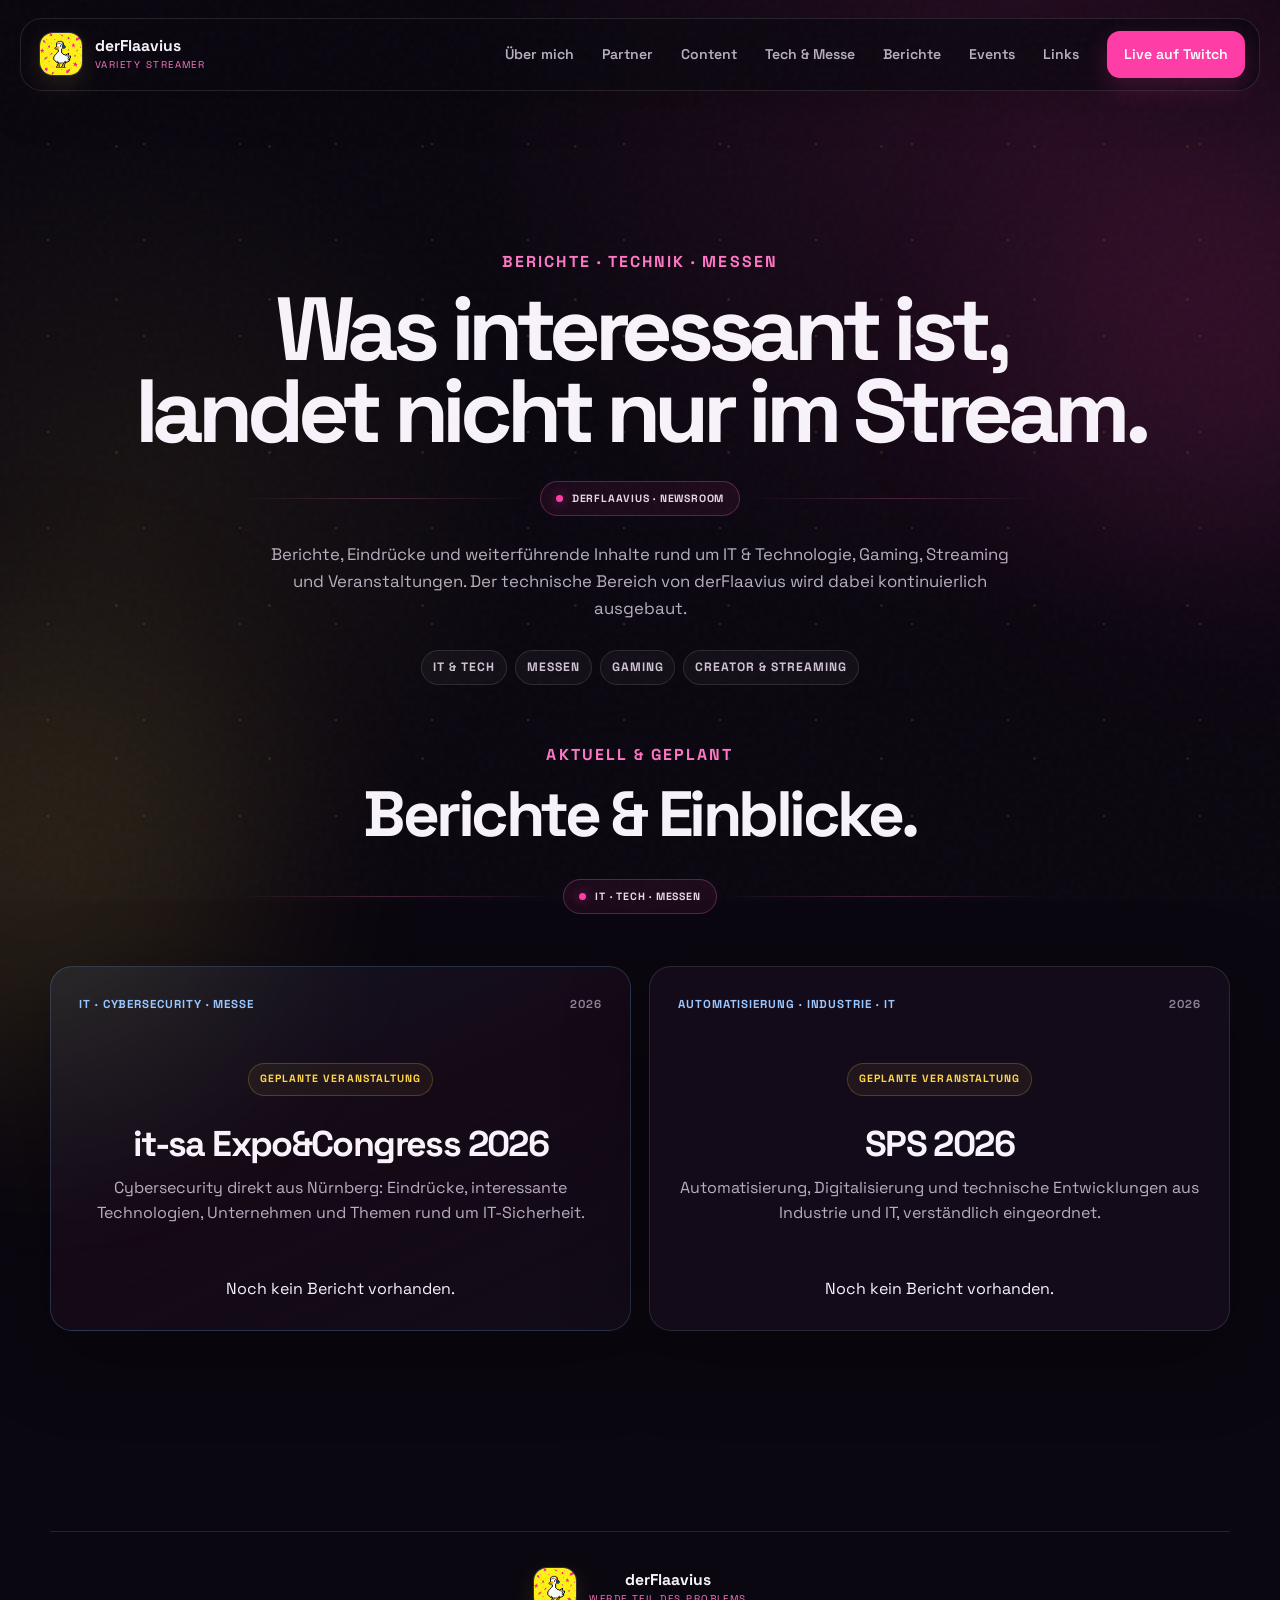
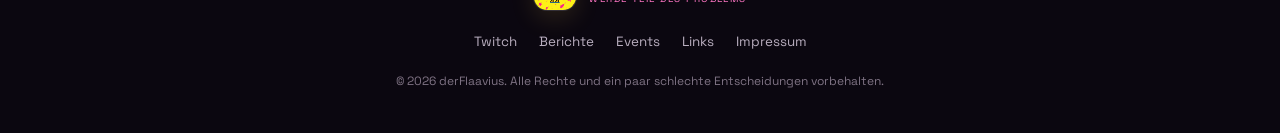
==== commit 3ef12a54: "Event Update + Elemente zentriert" ====
--- a/berichte.html
+++ b/berichte.html
@@ -25,12 +25,13 @@
   <main class="subpage-main">
     <section class="subpage-hero section-shell reveal reports-hero">
       <span class="section-kicker">BERICHTE · TECHNIK · MESSEN</span>
-      <h1>Was interessant ist,<br>landet nicht nur im Stream.</h1>
+      <h1>Was interessant ist,<br>landet nicht nur im Stream.</h1><div class="section-ornament" aria-hidden="true"><span class="section-ornament-line"></span><span class="section-ornament-badge"><span class="section-ornament-dot"></span>DERFLAAVIUS · NEWSROOM</span><span class="section-ornament-line"></span></div>
       <p>Berichte, Eindrücke und weiterführende Inhalte rund um IT & Technologie, Gaming, Streaming und Veranstaltungen. Der technische Bereich von derFlaavius wird dabei kontinuierlich ausgebaut.</p>
       <div class="report-filter" aria-label="Themen"><span>IT & TECH</span><span>MESSEN</span><span>GAMING</span><span>CREATOR & STREAMING</span></div>
     </section>
     <section class="reports-section section-shell">
-      <div class="section-heading reveal"><span class="section-kicker">AKTUELL & GEPLANT</span><h2>Berichte & Einblicke.</h2></div>
+      <div class="section-heading reveal"><span class="section-kicker">AKTUELL & GEPLANT</span><h2>Berichte & Einblicke.</h2>
+        <div class="section-ornament" aria-hidden="true"><span class="section-ornament-line"></span><span class="section-ornament-badge"><span class="section-ornament-dot"></span>IT · TECH · MESSEN</span><span class="section-ornament-line"></span></div></div>
       <div class="reports-grid">
         <article class="report-card report-card-featured reveal">
           <div class="report-meta"><span>IT · CYBERSECURITY · MESSE</span><time>2026</time></div>
@@ -42,6 +43,8 @@
           <div><span class="report-status">GEPLANTE VERANSTALTUNG</span><h3>SPS 2026</h3><p>Automatisierung, Digitalisierung und technische Entwicklungen aus Industrie und IT, verständlich eingeordnet.</p></div>
           <a class="report-link+">Noch kein Bericht vorhanden.</a>
         </article>
+        
+
 
         <!--article class="report-card reveal" data-delay="80">
           <div class="report-meta"><span>AUTOMATISIERUNG · INDUSTRIE · IT</span><time>2026</time></div>
--- a/css/style.css
+++ b/css/style.css
@@ -528,29 +528,57 @@
 .tag-row { display: flex; flex-wrap: wrap; gap: 7px; }
 
 
-.stats-heading-meta {
+/* Channel Snapshot: Titel und Datenstand als zentrierte Einheit. */
+.stats-heading {
+  max-width: none;
+  margin-bottom: 40px;
+  text-align: center;
+}
+.stats-heading .section-kicker { display: block; }
+.stats-heading h2 {
+  max-width: 1150px;
+  margin-inline: auto;
+}
+.stats-period {
+  width: min(100%, 800px);
+  margin: 39px auto 0;
   display: flex;
   align-items: center;
-  justify-content: space-between;
+  justify-content: center;
   gap: 18px;
 }
-.stats-updated {
+.stats-period-line {
+  height: 1px;
+  flex: 1 1 0;
+  min-width: 0;
+  background: linear-gradient(90deg, rgba(255,255,255,.02), rgba(255,118,197,.25), rgba(255,255,255,.02));
+}
+.stats-period-badge {
   display: inline-flex;
+  flex: 0 0 auto;
   align-items: center;
-  gap: 8px;
-  color: #8e8293;
-  font-size: .72rem;
-  font-weight: 600;
-  letter-spacing: .04em;
+  justify-content: center;
+  gap: 9px;
+  padding: 9px 15px;
+  border: 1px solid rgba(255,118,197,.26);
+  border-radius: 999px;
+  background: rgba(255,60,166,.07);
+  font-size: .69rem;
+  font-weight: 700;
+  letter-spacing: .09em;
+  line-height: 1.5;
   white-space: nowrap;
 }
-.stats-updated i {
+.stats-period-dot {
   width: 7px;
   height: 7px;
+  flex: 0 0 7px;
   border-radius: 50%;
   background: var(--pink);
   box-shadow: 0 0 12px rgba(255,60,166,.55);
 }
+.stats-period-prefix { color: #aa9bab; }
+.stats-period-date { color: #f8e9f3; }
 
 .stats-grid { display: grid; grid-template-columns: repeat(4, 1fr); gap: 15px; }
 .stat-card { min-height: 230px; padding: 28px; display: flex; flex-direction: column; justify-content: flex-end; }
@@ -741,8 +769,9 @@
   .collab-card { padding: 34px 24px; }
   .collab-actions { grid-template-columns: 1fr; }
   .site-footer { grid-template-columns: 1fr; }
-  .stats-heading-meta { align-items: flex-start; flex-direction: column; gap: 8px; }
-  .stats-updated { font-size: .69rem; }
+  .stats-heading { margin-bottom: 32px; }
+  .stats-period { gap: 9px; margin-top: 29px; }
+  .stats-period-badge { gap: 6px; padding: 8px 10px; font-size: .6rem; letter-spacing: .035em; }
 }
 
 
@@ -1540,3 +1569,374 @@
 .article-disclosure p { margin:6px 0 0; }
 @media (max-width:900px){.reports-grid{grid-template-columns:1fr}.report-card{min-height:auto}.report-teaser{align-items:flex-start;flex-direction:column}}
 @media (max-width:680px){.report-teaser{padding:24px}.reports-section{padding-bottom:80px}.article-placeholder{min-height:210px}}
+
+
+/* ================================================================
+   SITEWIDE SYMMETRY SYSTEM 2026
+   Fortführung des Channel-Snapshot-Konzepts für die gesamte Website.
+   Layout, Hierarchie, ruhige Centerpieces und wiederkehrende
+   Linienplaketten; Inhalte und bestehende Funktionen bleiben erhalten.
+   ================================================================ */
+
+/* Gleiche rhythmische Abstände und symmetrische Titelbühne. */
+:root { --page-gutter: clamp(16px, 3vw, 32px); }
+.section-shell { width: min(calc(100% - var(--page-gutter) * 2), var(--max)); }
+.about, .partners, .stats, .collab, .content-section, .tech-section { padding-block: clamp(84px, 9vw, 135px); }
+.section-heading {
+  width: 100%;
+  max-width: 1150px;
+  margin: 0 auto clamp(38px, 4vw, 58px);
+  text-align: center;
+}
+.section-heading .section-kicker { display: block; }
+.section-heading h2 {
+  max-width: 1050px;
+  margin: 15px auto 0;
+  text-wrap: balance;
+}
+.section-kicker { line-height: 1.5; }
+.section-ornament {
+  display: flex;
+  align-items: center;
+  justify-content: center;
+  gap: clamp(9px, 2vw, 18px);
+  width: min(100%, 790px);
+  margin: 32px auto 0;
+}
+.section-ornament-line {
+  flex: 1 1 0;
+  height: 1px;
+  min-width: 0;
+  background: linear-gradient(90deg, rgba(255,255,255,.015), rgba(255,118,197,.24), rgba(255,255,255,.015));
+}
+.section-ornament-badge {
+  display: inline-flex;
+  align-items: center;
+  justify-content: center;
+  gap: 9px;
+  min-width: 0;
+  padding: 9px 15px;
+  border: 1px solid rgba(255,118,197,.26);
+  border-radius: 999px;
+  background: rgba(255,60,166,.07);
+  color: #ead8e5;
+  font-size: .66rem;
+  font-weight: 700;
+  letter-spacing: .075em;
+  line-height: 1.45;
+  text-align: center;
+}
+.section-ornament-dot {
+  width: 7px;
+  height: 7px;
+  flex: 0 0 7px;
+  border-radius: 50%;
+  background: var(--pink);
+  box-shadow: 0 0 12px rgba(255,60,166,.55);
+}
+
+/* Der Hero erhält eine echte Mittelachse statt zwei konkurrierender Blöcke. */
+.hero {
+  min-height: 0;
+  grid-template-columns: minmax(0, 1fr);
+  justify-items: center;
+  gap: clamp(42px, 5vw, 70px);
+  padding: clamp(82px, 8vw, 116px) 0 108px;
+}
+.hero-copy { width: 100%; max-width: 1000px; text-align: center; }
+.hero .eyebrow {
+  padding: 10px 16px;
+  border: 1px solid rgba(255,118,197,.24);
+  border-radius: 999px;
+  background: rgba(255,60,166,.065);
+  font-size: .78rem;
+  letter-spacing: .1em;
+}
+.hero h1 {
+  max-width: 1000px;
+  margin: 25px auto 24px;
+  font-size: clamp(4.3rem, 8vw, 7.5rem);
+  line-height: .94;
+  text-wrap: balance;
+}
+.hero-text { max-width: 700px; margin-inline: auto; }
+.hero-actions, .hero-meta { justify-content: center; }
+.hero-visual { width: min(100%, 680px); min-height: 510px; }
+.showcase-card {
+  width: min(100%, 390px);
+  aspect-ratio: .87;
+  transform: none;
+}
+.showcase-card:hover { transform: none; }
+.orbit-one { width: 510px; height: 510px; }
+.orbit-two { width: 410px; height: 410px; }
+
+/* Über mich: ein einheitlicher Textblock plus drei gleichwertige Säulen. */
+.about-grid { grid-template-columns: minmax(0, 1fr); gap: 19px; }
+.about-copy {
+  text-align: center;
+  padding: clamp(30px, 4vw, 52px);
+  background: linear-gradient(145deg, rgba(255,60,166,.055), rgba(24,15,31,.76) 55%, rgba(255,216,74,.035));
+}
+.about-copy > p { max-width: 820px; margin: 0 auto 17px; }
+.about-copy > p:last-of-type { margin-bottom: 0; }
+.quote-block { justify-content: center; width: min(100%, 650px); margin: 28px auto 0; }
+.about-features { grid-template-columns: repeat(3, minmax(0, 1fr)); gap: 16px; }
+.feature-card {
+  min-height: 205px;
+  display: flex;
+  flex-direction: column;
+  align-items: center;
+  justify-content: center;
+  gap: 6px;
+  padding: 27px 22px;
+  text-align: center;
+}
+.feature-number {
+  display: inline-grid;
+  place-items: center;
+  width: 42px;
+  height: 42px;
+  margin-bottom: 9px;
+  border: 1px solid rgba(255,118,197,.26);
+  border-radius: 50%;
+  background: rgba(255,60,166,.065);
+}
+.feature-card p { max-width: 285px; }
+
+/* Partner, Content und Tech: gleiche Achsen, gleiche Spalten, ruhige Kacheln. */
+.partner-card {
+  grid-template-columns: repeat(2, minmax(0, 1fr));
+  align-items: center;
+  gap: clamp(24px, 5vw, 60px);
+  padding: clamp(27px, 4vw, 48px);
+}
+.partner-logo-wrap { min-height: 235px; transform: none; }
+.partner-copy { max-width: 560px; }
+.partner-contact {
+  text-align: center;
+  flex-direction: column;
+  align-items: center;
+  justify-content: center;
+  gap: 20px;
+  padding: 34px 28px;
+}
+.partner-contact > div { max-width: 700px; }
+.partner-button { align-self: center; }
+.partner-banner { text-align: center; }
+.content-grid { gap: 18px; }
+.content-card {
+  min-height: 325px;
+  align-items: center;
+  justify-content: center;
+  padding: 36px 32px;
+  text-align: center;
+}
+.content-card-large { min-height: 325px; }
+.content-icon { margin: 0 0 12px; }
+.content-index {
+  position: static;
+  order: -1;
+  display: grid;
+  place-items: center;
+  width: 40px;
+  height: 40px;
+  margin: 0 0 14px;
+  border: 1px solid rgba(255,118,197,.2);
+  border-radius: 50%;
+  background: rgba(255,60,166,.05);
+  color: var(--pink-soft);
+  font-size: .75rem;
+}
+.content-card h3 { font-size: clamp(1.5rem, 2.25vw, 1.85rem); }
+.content-card p { max-width: 420px; margin: 0 auto 20px; }
+.content-card .tag-row, .tech-tags { justify-content: center; }
+.tech-grid { grid-template-columns: repeat(2, minmax(0, 1fr)); gap: 18px; align-items: stretch; }
+.tech-intro, .messe-card {
+  min-width: 0;
+  padding: clamp(27px, 3.2vw, 42px);
+  text-align: center;
+}
+.tech-intro { display: flex; flex-direction: column; align-items: center; justify-content: center; }
+.tech-intro p { margin-inline: auto; }
+.messe-card { display: flex; flex-direction: column; align-items: center; justify-content: space-between; }
+.messe-card-head { width: 100%; }
+.messe-kicker { margin-top: 21px; }
+.report-teaser-actions { align-self: center; }
+
+/* Snapshot unverändert im Kern: hier entstand das neue Design. */
+.stats-heading { max-width: 1150px; }
+.stats-grid { gap: 18px; }
+.stat-card {
+  min-width: 0;
+  min-height: 240px;
+  align-items: center;
+  justify-content: center;
+  padding: 27px 16px;
+  text-align: center;
+}
+.stat-label { margin-top: 17px; }
+.stat-card small { text-wrap: balance; }
+
+/* Streamplan: Headline, Infokarte und Kalender auf einer gemeinsamen Achse. */
+.schedule-grid { display: flex; flex-direction: column; align-items: center; gap: 48px; }
+.schedule-copy { width: 100%; max-width: 1030px; text-align: center; }
+.schedule-copy .section-kicker { display: block; }
+.schedule-copy h2 {
+  max-width: 1050px;
+  margin: 15px auto 0;
+  text-wrap: balance;
+}
+.schedule-copy .section-ornament { margin-top: 32px; }
+.schedule-copy p { max-width: 750px; margin: 25px auto 0; }
+.schedule-actions { justify-content: center; }
+.schedule-card { width: min(100%, 840px); min-height: 270px; padding: 32px; }
+.schedule-main { text-align: center; }
+.schedule-main strong { max-width: 620px; margin-inline: auto; }
+.schedule-main p { max-width: 620px; margin: 14px auto 0; }
+.calendar-wrap { margin-top: 72px; }
+.calendar-toolbar { align-items: center; flex-direction: column; gap: 23px; text-align: center; }
+.calendar-toolbar .section-kicker { display: block; }
+.calendar-legend { justify-content: center; }
+.calendar-hint { text-align: center; }
+
+/* Optionaler Kooperationsblock und Footer folgen ebenfalls der Mittelachse. */
+.collab-card { flex-direction: column; align-items: center; gap: 29px; text-align: center; }
+.collab-card h2, .collab-card p { margin-inline: auto; }
+.collab-actions { min-width: 0; display: flex; flex-wrap: wrap; justify-content: center; }
+.site-footer {
+  grid-template-columns: 1fr;
+  justify-items: center;
+  gap: 20px;
+  text-align: center;
+}
+.footer-links { justify-content: center; }
+.site-footer > p { margin: 0; }
+
+/* Unterseiten: gleiche Überschriftenbühne statt wechselnder Linksausrichtung. */
+.subpage-hero { text-align: center; padding-block: clamp(72px, 7vw, 100px) 58px; }
+.subpage-hero h1 { max-width: 1040px; margin-inline: auto; text-wrap: balance; }
+.subpage-hero p { margin-inline: auto; }
+.subpage-hero .section-kicker, .link-hub-heading .section-kicker { display: block; }
+.subpage-actions, .report-filter { justify-content: center; }
+.reports-hero { padding-bottom: 58px; }
+.reports-grid { grid-template-columns: repeat(2, minmax(0, 1fr)); gap: 18px; }
+.report-card { min-width: 0; min-height: 365px; }
+.report-meta { align-items: center; }
+.report-status {
+  padding: 7px 11px;
+  border: 1px solid rgba(255,216,74,.21);
+  border-radius: 999px;
+  background: rgba(255,216,74,.055);
+  font-size: .66rem;
+}
+.report-card > div:nth-child(2) { text-align: center; }
+.report-card > a { text-align: center; }
+.report-card h3 { margin-top: 18px; }
+.report-teaser { text-align: center; flex-direction: column; align-items: center; }
+.event-heading { margin-top: 70px; }
+.events-section > .notice-block { margin-inline: auto; }
+.notice-block { text-align: left; }
+.event-card { grid-template-columns: repeat(2, minmax(0, 1fr)); }
+.event-card-content { min-width: 0; }
+.event-card-content h2, .event-card-content > p { text-wrap: balance; }
+.event-details { grid-template-columns: repeat(3, minmax(0, 1fr)); }
+.event-details div { text-align: center; }
+.event-tags, .event-card-actions { justify-content: center; }
+.legal-document { max-width: 930px; }
+.legal-flow { margin-top: 18px; }
+.legal-flow-section { max-width: 860px; margin-inline: auto; }
+.legal-document > .subpage-actions { justify-content: center; }
+.link-hub-heading { text-align: center; }
+.link-profile .section-kicker { display: block; }
+.link-hub { padding: clamp(24px, 4vw, 38px); }
+.article-hero { max-width: 970px; margin-inline: auto; text-align: center; }
+.article-hero h1 { text-wrap: balance; }
+.article-hero .article-lead { margin-inline: auto; }
+.article-byline {
+  display: table;
+  margin: 25px auto 0;
+  padding: 8px 15px;
+  border: 1px solid rgba(255,118,197,.23);
+  border-radius: 999px;
+  background: rgba(255,60,166,.06);
+}
+.article-content { margin-inline: auto; }
+.article-content h2 { text-align: center; text-wrap: balance; }
+.article-content h2::after {
+  content: "";
+  display: block;
+  width: 75px;
+  height: 1px;
+  margin: 14px auto 0;
+  background: linear-gradient(90deg, transparent, rgba(255,118,197,.55), transparent);
+}
+.article-content h3 { text-wrap: balance; }
+
+/* Breakpoints: Symmetrie soll auch auf schmalen Displays bestehen. */
+@media (max-width: 980px) {
+  .hero { grid-template-columns: 1fr; }
+  .partner-card { grid-template-columns: repeat(2, minmax(0, 1fr)); }
+  .about-features { grid-template-columns: repeat(3, minmax(0, 1fr)); }
+  .tech-grid { grid-template-columns: 1fr; }
+  .tech-intro, .messe-card { padding: 35px; }
+  .schedule-grid { display: flex; }
+}
+@media (max-width: 760px) {
+  .hero { padding: 68px 0 78px; }
+  .hero h1 { font-size: clamp(3.55rem, 14vw, 5.7rem); }
+  .hero-visual { min-height: 455px; }
+  .about-features { grid-template-columns: 1fr; }
+  .feature-card { min-height: 155px; }
+  .partner-card { grid-template-columns: 1fr; text-align: center; }
+  .partner-logo-wrap { min-height: 160px; }
+  .partner-copy { margin-inline: auto; }
+  .partner-code-row { justify-content: center; }
+  .content-grid { grid-template-columns: 1fr; }
+  .content-card, .content-card-large { min-height: 270px; }
+  .reports-grid { grid-template-columns: 1fr; }
+  .report-card { min-height: 320px; }
+  .event-card { grid-template-columns: 1fr; }
+  .event-details { grid-template-columns: 1fr; }
+  .stats-grid { grid-template-columns: repeat(2, minmax(0, 1fr)); }
+  .stat-card { min-height: 205px; }
+  .calendar-toolbar { align-items: center; text-align: center; }
+  .calendar-controls { width: min(100%, 360px); }
+  .schedule-card { min-height: 285px; }
+  .collab-actions { flex-direction: column; width: 100%; }
+}
+@media (max-width: 480px) {
+  .section-ornament { gap: 8px; margin-top: 25px; }
+  .section-ornament-badge { padding: 8px 10px; font-size: .55rem; letter-spacing: .035em; }
+  .section-ornament-dot { width: 6px; height: 6px; flex-basis: 6px; }
+  .section-heading h2, .schedule-copy h2 { font-size: clamp(2.3rem, 10.5vw, 2.8rem); }
+  .hero .eyebrow { font-size: .63rem; letter-spacing: .055em; }
+  .hero h1 { font-size: clamp(3.2rem, 15vw, 4.35rem); }
+  .hero-visual { min-height: 380px; }
+  .showcase-card { width: min(100%, 310px); }
+  .about-copy { padding: 27px 20px; }
+  .stats-grid { grid-template-columns: 1fr; }
+  .stat-card { min-height: 190px; }
+  .partner-card { padding: 28px 22px; }
+  .tech-intro, .messe-card { padding: 28px 21px; }
+  .schedule-card { padding: 24px 18px; }
+  .schedule-main strong { font-size: 1.9rem; }
+  .subpage-hero h1 { font-size: clamp(2.85rem, 12vw, 4.2rem); }
+  .article-byline { border-radius: 18px; }
+}
+@media (prefers-reduced-motion: reduce) {
+  .orbit { animation: none; }
+}
+
+/* Die identische Linienplakette wird auf allen Unterseiten mitgeführt. */
+.hero-copy .section-ornament { margin: 25px auto 20px; }
+.subpage-hero .section-ornament { margin-top: 28px; margin-bottom: 25px; }
+.article-hero .section-ornament { margin-top: 28px; margin-bottom: 25px; }
+.link-profile .section-ornament { margin: 23px auto 22px; }
+.link-hub-heading .section-ornament { margin: 22px auto 0; }
+@media (max-width:480px) {
+  .hero-copy .section-ornament,
+  .subpage-hero .section-ornament,
+  .article-hero .section-ornament,
+  .link-profile .section-ornament { margin-top: 23px; margin-bottom: 20px; }
+}
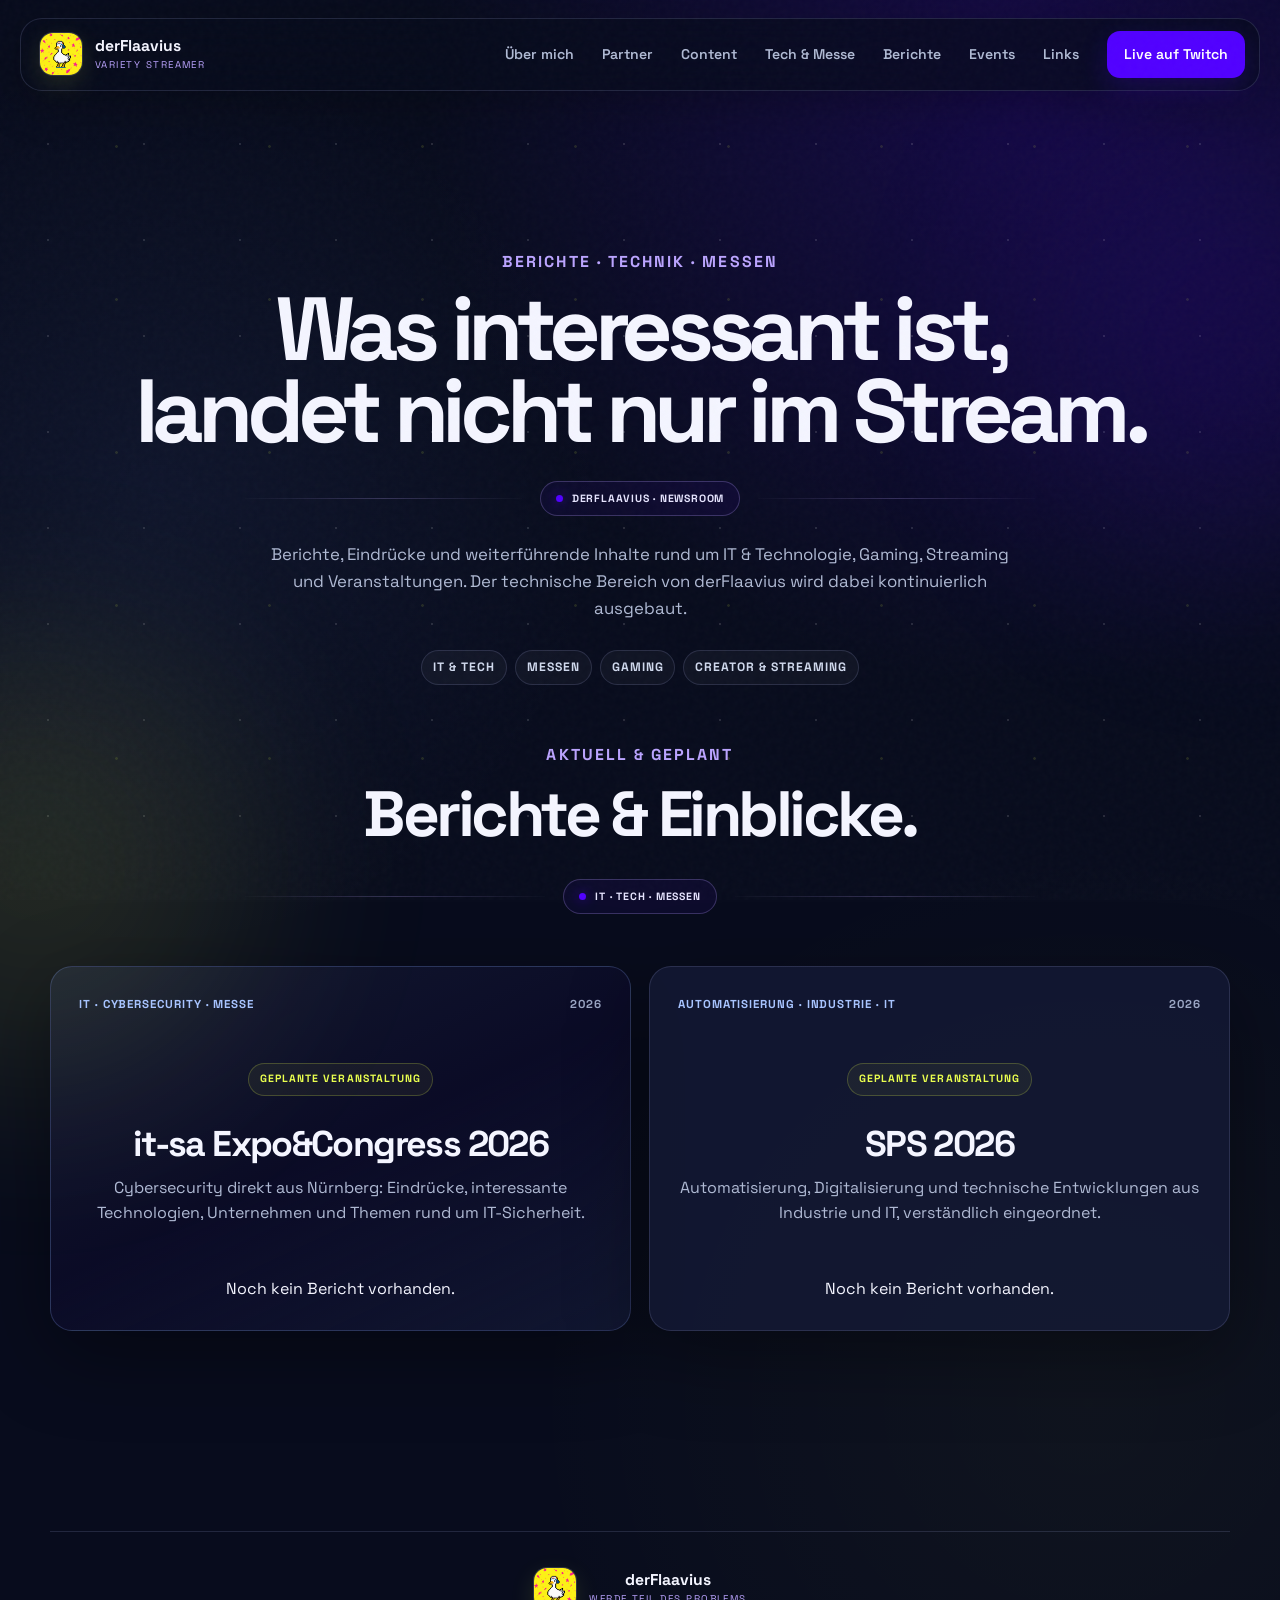
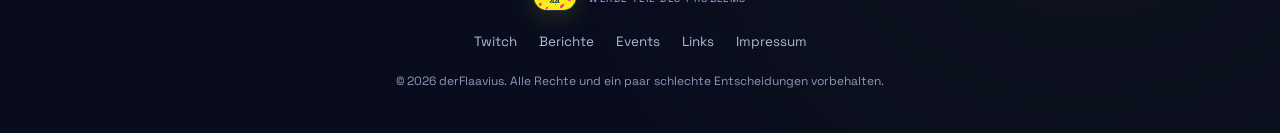
==== commit 47c6f386: "Änderung Farbkonzept" ====
--- a/berichte.html
+++ b/berichte.html
@@ -3,7 +3,7 @@
 <head>
   <meta charset="UTF-8">
   <meta name="viewport" content="width=device-width, initial-scale=1.0">
-  <meta name="theme-color" content="#120b18">
+  <meta name="theme-color" content="#080c1d">
   <link rel="preconnect" href="https://fonts.googleapis.com">
   <link rel="preconnect" href="https://fonts.gstatic.com" crossorigin>
   <link href="https://fonts.googleapis.com/css2?family=Space+Grotesk:wght@400;500;600;700&family=Strait&display=swap" rel="stylesheet">
@@ -43,8 +43,6 @@
           <div><span class="report-status">GEPLANTE VERANSTALTUNG</span><h3>SPS 2026</h3><p>Automatisierung, Digitalisierung und technische Entwicklungen aus Industrie und IT, verständlich eingeordnet.</p></div>
           <a class="report-link+">Noch kein Bericht vorhanden.</a>
         </article>
-        
-
 
         <!--article class="report-card reveal" data-delay="80">
           <div class="report-meta"><span>AUTOMATISIERUNG · INDUSTRIE · IT</span><time>2026</time></div>
--- a/css/style.css
+++ b/css/style.css
@@ -1,15 +1,16 @@
 :root {
-  --bg: #0b0710;
-  --bg-soft: #120b18;
-  --surface: rgba(24, 15, 31, 0.72);
-  --surface-strong: #1a1022;
-  --pink: #ff3ca6;
-  --pink-soft: #ff76c5;
-  --yellow: #ffd84a;
-  --cream: #fff8dd;
-  --text: #f8f3fb;
-  --muted: #b9aebf;
-  --line: rgba(255, 255, 255, 0.11);
+  --bg: #080c1d;
+  --bg-soft: #0d1125;
+  --surface: rgba(22, 27, 56, 0.72);
+  --surface-strong: #171d37;
+  /* BRAND-PALETTE | Deep electric blue + neon citron */
+  --blue: #5100ff;       /* Hauptakzent, CTA, Statuspunkte */
+  --blue-soft: #bba4ff;  /* kontrastreiche kleine Schriften auf dunklem Grund */
+  --yellow: #eaff4f;     /* Sekundärakzent: Zitronengelb */
+  --cream: #f6ffda;
+  --text: #f4f5ff;
+  --muted: #b0bad4;
+  --line: rgba(187, 196, 255, .15);
   --max: 1180px;
   --radius-lg: 32px;
   --radius-md: 22px;
@@ -22,8 +23,9 @@
   margin: 0;
   min-width: 320px;
   background:
-    radial-gradient(circle at 80% 5%, rgba(255, 60, 166, 0.11), transparent 28%),
-    radial-gradient(circle at 10% 30%, rgba(255, 216, 74, 0.06), transparent 24%),
+    radial-gradient(circle at 80% 5%, rgba(81, 0, 255, .18), transparent 31%),
+    radial-gradient(circle at 12% 29%, rgba(119, 155, 255, .065), transparent 27%),
+    radial-gradient(circle at 85% 81%, rgba(234, 255, 79, .035), transparent 32%),
     var(--bg);
   color: var(--text);
   font-family: "Space Grotesk", system-ui, sans-serif;
@@ -38,7 +40,7 @@
   z-index: -4;
   background-image:
     radial-gradient(circle, rgba(255,255,255,.7) 0 1px, transparent 1.6px),
-    radial-gradient(circle, rgba(255,216,74,.65) 0 1px, transparent 1.7px);
+    radial-gradient(circle, rgba(234, 255, 79,.65) 0 1px, transparent 1.7px);
   background-size: 96px 96px, 153px 153px;
   background-position: 0 0, 40px 70px;
   opacity: .18;
@@ -67,7 +69,7 @@
   pointer-events: none;
   z-index: -2;
 }
-.ambient-one { background: var(--pink); top: 15%; right: -180px; }
+.ambient-one { background: var(--blue); top: 15%; right: -180px; }
 .ambient-two { background: var(--yellow); bottom: -180px; left: -180px; }
 
 .section-shell { width: min(calc(100% - 40px), var(--max)); margin-inline: auto; }
@@ -85,7 +87,7 @@
   z-index: 10;
   border: 1px solid var(--line);
   border-radius: 22px;
-  background: rgba(11, 7, 16, .72);
+  background: rgba(8, 12, 29, .72);
   backdrop-filter: blur(18px);
   box-shadow: 0 12px 45px rgba(0,0,0,.25);
 }
@@ -100,7 +102,7 @@
   overflow: hidden;
   border: 1px solid rgba(255,255,255,.12);
   background: rgba(255,255,255,.05);
-  box-shadow: 0 8px 24px rgba(255,216,74,.12);
+  box-shadow: 0 8px 24px rgba(234, 255, 79,.12);
 }
 .brand-mark img {
   width: 100%;
@@ -109,7 +111,7 @@
 }
 .brand-copy { display: grid; line-height: 1.1; }
 .brand-copy strong { font-size: .98rem; }
-.brand-copy small { margin-top: 5px; color: var(--pink-soft); font-size: .61rem; letter-spacing: .15em; }
+.brand-copy small { margin-top: 5px; color: var(--blue-soft); font-size: .61rem; letter-spacing: .15em; }
 
 .main-nav { display: flex; align-items: center; gap: 28px; }
 .main-nav a { color: var(--muted); font-size: .88rem; font-weight: 600; transition: color .2s ease; }
@@ -117,9 +119,9 @@
 .main-nav .nav-cta {
   padding: 12px 17px;
   border-radius: 13px;
-  background: var(--pink);
+  background: var(--blue);
   color: white;
-  box-shadow: 0 10px 28px rgba(255,60,166,.2);
+  box-shadow: 0 10px 28px rgba(81, 0, 255,.2);
 }
 .nav-toggle { display: none; }
 
@@ -132,7 +134,7 @@
   gap: 70px;
 }
 .eyebrow, .section-kicker {
-  color: var(--pink-soft);
+  color: var(--blue-soft);
   font-size: .99rem;
   font-weight: 700;
   letter-spacing: .13em;
@@ -143,8 +145,8 @@
   width: 9px;
   height: 9px;
   border-radius: 50%;
-  background: var(--pink);
-  box-shadow: 0 0 0 6px rgba(255,60,166,.11), 0 0 20px var(--pink);
+  background: var(--blue);
+  box-shadow: 0 0 0 6px rgba(81, 0, 255,.11), 0 0 20px var(--blue);
   animation: pulse 1.8s infinite;
 }
 @keyframes pulse { 50% { transform: scale(.82); opacity: .65; } }
@@ -156,7 +158,7 @@
   line-height: .88;
   letter-spacing: -.075em;
 }
-.hero h1 span { color: var(--yellow); text-shadow: 0 18px 60px rgba(255,216,74,.12); }
+.hero h1 span { color: var(--yellow); text-shadow: 0 18px 60px rgba(234, 255, 79,.12); }
 .hero-text { max-width: 650px; margin: 0; color: var(--muted); font-size: 1.08rem; }
 .hero-actions { display: flex; flex-wrap: wrap; gap: 14px; margin-top: 34px; }
 .button {
@@ -172,7 +174,7 @@
   transition: transform .2s ease, background .2s ease, border-color .2s ease;
 }
 .button:hover { transform: translateY(-3px); }
-.button-primary { background: var(--pink); color: white; box-shadow: 0 14px 38px rgba(255,60,166,.2); }
+.button-primary { background: var(--blue); color: white; box-shadow: 0 14px 38px rgba(81, 0, 255,.2); }
 .button-secondary { border-color: var(--line); background: rgba(255,255,255,.04); }
 .button-secondary:hover { border-color: rgba(255,255,255,.28); background: rgba(255,255,255,.07); }
 .hero-meta { display: flex; flex-wrap: wrap; gap: 9px; margin-top: 27px; }
@@ -180,7 +182,7 @@
   padding: 7px 11px;
   border: 1px solid var(--line);
   border-radius: 999px;
-  color: #d6cdd9;
+  color: #d3dbef;
   font-size: .72rem;
   font-weight: 600;
 }
@@ -199,9 +201,9 @@
   border-radius: 36px;
   background:
     linear-gradient(160deg, rgba(255,255,255,.14), transparent 30%),
-    radial-gradient(circle at 18% 82%, rgba(255,216,74,.10), transparent 34%),
-    radial-gradient(circle at 88% 18%, rgba(255,60,166,.14), transparent 36%),
-    linear-gradient(150deg, #211229, #120b18 67%);
+    radial-gradient(circle at 18% 82%, rgba(234, 255, 79,.10), transparent 34%),
+    radial-gradient(circle at 88% 18%, rgba(81, 0, 255,.14), transparent 36%),
+    linear-gradient(150deg, #1b1a3d, #0d1125 67%);
   box-shadow: var(--shadow), inset 0 1px rgba(255,255,255,.12);
   transform: rotate(3deg);
   transition: transform .18s ease-out;
@@ -214,14 +216,14 @@
   width: 270px;
   height: 270px;
   border-radius: 50%;
-  background: var(--pink);
+  background: var(--blue);
   filter: blur(80px);
   opacity: .14;
   top: -90px;
   right: -90px;
 }
 .card-topline, .schedule-card-head, .schedule-footer { display: flex; align-items: center; justify-content: space-between; }
-.live-pill { padding: 7px 10px; border-radius: 999px; background: rgba(255,60,166,.13); color: var(--pink-soft); font-size: .67rem; font-weight: 800; letter-spacing: .11em; }
+.live-pill { padding: 7px 10px; border-radius: 999px; background: rgba(81, 0, 255,.13); color: var(--blue-soft); font-size: .67rem; font-weight: 800; letter-spacing: .11em; }
 .signal { color: var(--yellow); font-size: .55rem; letter-spacing: 4px; }
 
 .profile-visual {
@@ -241,7 +243,7 @@
   z-index: -2;
   border: 0px solid rgba(255,255,255,.14);
   border-radius: 42% 58% 48% 52% / 46% 42% 58% 54%;
-  background: linear-gradient(145deg, rgba(255, 216, 74, 0), rgba(255, 60, 167, 0));
+  background: linear-gradient(145deg, rgba(234, 255, 79, 0), rgba(81, 0, 255, 0));
   transform: rotate(-4deg);
   box-shadow: 0 26px 45px rgba(0, 0, 0, 0), inset 0 1px rgba(255,255,255,.12);
 }
@@ -250,7 +252,7 @@
   inset: 18% 12% 8%;
   z-index: -1;
   border-radius: -1%;
-  background: radial-gradient(circle, rgba(128, 74, 255, 0.24), rgb(94, 66, 138) 46%, transparent 72%);
+  background: radial-gradient(circle, rgba(81, 0, 255, 0.24), rgb(49, 51, 122) 46%, transparent 72%);
   filter: blur(18px);
 }
 .profile-visual img {
@@ -272,13 +274,13 @@
 .card-caption span { color: var(--muted); font-size: .82rem; }
 .orbit { position: absolute; border: 1px solid rgba(255,255,255,.1); border-radius: 50%; }
 .orbit-one { width: 500px; height: 500px; animation: spin 20s linear infinite; }
-.orbit-two { width: 390px; height: 390px; border-style: dashed; border-color: rgba(255,216,74,.2); animation: spin 15s linear reverse infinite; }
-.orbit::before { content: ""; position: absolute; width: 10px; height: 10px; border-radius: 50%; background: var(--pink); top: 52px; left: 65px; box-shadow: 0 0 16px var(--pink); }
+.orbit-two { width: 390px; height: 390px; border-style: dashed; border-color: rgba(234, 255, 79,.2); animation: spin 15s linear reverse infinite; }
+.orbit::before { content: ""; position: absolute; width: 10px; height: 10px; border-radius: 50%; background: var(--blue); top: 52px; left: 65px; box-shadow: 0 0 16px var(--blue); }
 @keyframes spin { to { transform: rotate(360deg); } }
-.floating-chip { position: absolute; z-index: 3; padding: 10px 13px; border: 1px solid var(--line); border-radius: 12px; background: rgba(12,8,16,.78); backdrop-filter: blur(12px); font-size: .66rem; font-weight: 800; letter-spacing: .11em; box-shadow: 0 12px 40px rgba(0,0,0,.25); }
+.floating-chip { position: absolute; z-index: 3; padding: 10px 13px; border: 1px solid var(--line); border-radius: 12px; background: rgba(8, 12, 29,.78); backdrop-filter: blur(12px); font-size: .66rem; font-weight: 800; letter-spacing: .11em; box-shadow: 0 12px 40px rgba(0,0,0,.25); }
 .chip-one { top: 15%; left: 6%; color: var(--yellow); transform: rotate(-7deg); }
-.chip-two { right: 70%; bottom: 50%; color: var(--pink-soft); transform: rotate(6deg); }
-.chip-three { left: 60%; bottom: 85%; color: #9bc7ff; transform: rotate(17deg); }
+.chip-two { right: 70%; bottom: 50%; color: var(--blue-soft); transform: rotate(6deg); }
+.chip-three { left: 60%; bottom: 85%; color: #a8c4ff; transform: rotate(17deg); }
 
 .ticker {
   overflow: hidden;
@@ -297,7 +299,7 @@
   align-items: center;
   gap: 28px;
   padding: 17px 28px 17px 0;
-  color: #d4cbd7;
+  color: #d2d9ed;
   font-family: "Strait", sans-serif;
   font-size: .82rem;
   letter-spacing: .14em;
@@ -335,7 +337,7 @@
 .quote-block p { margin: 0; font-size: 1.35rem; font-weight: 700; }
 .about-features { display: grid; gap: 14px; }
 .feature-card { padding: 25px 27px; display: grid; grid-template-columns: 58px 1fr; column-gap: 18px; }
-.feature-number { grid-row: span 2; color: var(--pink-soft); font-size: .99rem; font-weight: 700; }
+.feature-number { grid-row: span 2; color: var(--blue-soft); font-size: .99rem; font-weight: 700; }
 .feature-card h3 { margin: 0; font-size: 1.22rem; }
 .feature-card p { margin: 5px 0 0; color: var(--muted); font-size: .91rem; }
 
@@ -350,11 +352,11 @@
   align-items: center;
   gap: 34px;
   overflow: hidden;
-  border: 1px solid rgba(255,216,74,.22);
+  border: 1px solid rgba(234, 255, 79,.22);
   border-radius: var(--radius-lg);
   background:
-    radial-gradient(circle at 12% 20%, rgba(255,216,74,.11), transparent 28%),
-    radial-gradient(circle at 86% 80%, rgba(255,60,166,.12), transparent 30%),
+    radial-gradient(circle at 12% 20%, rgba(234, 255, 79,.11), transparent 28%),
+    radial-gradient(circle at 86% 80%, rgba(81, 0, 255,.12), transparent 30%),
     var(--surface);
   box-shadow: var(--shadow);
 }
@@ -386,7 +388,7 @@
   position: absolute;
   inset: 18%;
   border-radius: 50%;
-  background: rgba(255,216,74,.12);
+  background: rgba(234, 255, 79,.12);
   filter: blur(30px);
 }
 .partner-logo {
@@ -397,7 +399,7 @@
   filter: drop-shadow(0 12px 24px rgba(0,0,0,.24));
 }
 .partner-copy { position: relative; z-index: 1; max-width: 680px; }
-.partner-label { color: var(--pink-soft); font-size: .7rem; font-weight: 800; letter-spacing: .15em; }
+.partner-label { color: var(--blue-soft); font-size: .7rem; font-weight: 800; letter-spacing: .15em; }
 .partner-copy h3 { margin: 8px 0 10px; font-size: clamp(1.9rem, 3vw, 2.9rem); line-height: 1.05; letter-spacing: -.04em; }
 .partner-copy p { margin: 0; color: var(--muted); }
 .partner-code-row {
@@ -416,9 +418,9 @@
 }
 .partner-code {
   padding: 8px 12px;
-  border: 1px solid rgba(255,216,74,.28);
+  border: 1px solid rgba(234, 255, 79,.28);
   border-radius: 10px;
-  background: rgba(255,216,74,.08);
+  background: rgba(234, 255, 79,.08);
   color: var(--yellow);
   font-size: .86rem;
   letter-spacing: .11em;
@@ -437,7 +439,7 @@
   transition: background .2s ease, border-color .2s ease, transform .2s ease;
 }
 .partner-copy-code:hover { transform: translateY(-1px); border-color: rgba(255,255,255,.24); background: rgba(255,255,255,.08); }
-.partner-copy-status { min-width: 72px; color: var(--pink-soft); font-size: .72rem; font-weight: 700; }
+.partner-copy-status { min-width: 72px; color: var(--blue-soft); font-size: .72rem; font-weight: 700; }
 .partner-button { white-space: nowrap; }
 .partner-contact {
   width: min(100%, 900px);
@@ -496,11 +498,11 @@
 .partner-banner p strong { color: var(--yellow); letter-spacing: .08em; }
 
 
-.content-section { padding-block: 125px; background: linear-gradient(180deg, rgba(255,255,255,.015), rgba(255,60,166,.035), rgba(255,255,255,.015)); border-block: 1px solid rgba(255,255,255,.06); }
+.content-section { padding-block: 125px; background: linear-gradient(180deg, rgba(255,255,255,.015), rgba(81, 0, 255,.035), rgba(255,255,255,.015)); border-block: 1px solid rgba(255,255,255,.06); }
 .content-grid { display: grid; grid-template-columns: repeat(2, minmax(0, 1fr)); gap: 16px; }
 .content-card { min-height: 285px; padding: 26px; display: flex; flex-direction: column; position: relative; overflow: hidden; }
-.content-card::after { content: ""; position: absolute; width: 120px; height: 120px; border-radius: 50%; background: var(--pink); filter: blur(58px); opacity: .06; right: -42px; bottom: -42px; }
-.content-card-large { min-height: 285px; justify-content: flex-start; background: linear-gradient(155deg, rgba(255,216,74,.08), rgba(24,15,31,.82) 58%); }
+.content-card::after { content: ""; position: absolute; width: 120px; height: 120px; border-radius: 50%; background: var(--blue); filter: blur(58px); opacity: .06; right: -42px; bottom: -42px; }
+.content-card-large { min-height: 285px; justify-content: flex-start; background: linear-gradient(155deg, rgba(234, 255, 79,.08), rgba(22, 27, 56,.82) 58%); }
 .content-card::before {
   content: attr(data-background);
   position: absolute;
@@ -516,12 +518,12 @@
   pointer-events: none;
 }
 .content-card > * { position: relative; z-index: 1; }
-.content-card:nth-child(1)::before { color: rgba(255,216,74,.045); }
-.content-card:nth-child(2)::before { color: rgba(255,118,197,.045); }
-.content-card:nth-child(3)::before { color: rgba(112,182,255,.045); }
-.content-card:nth-child(4)::before { color: rgba(255,60,166,.065); }
-.content-card-accent { border-color: rgba(255,60,166,.32); background: linear-gradient(145deg, rgba(255,60,166,.1), rgba(24,15,31,.75)); }
-.content-index { position: absolute; top: 25px; right: 27px; color: #7e7184; font-size: .72rem; }
+.content-card:nth-child(1)::before { color: rgba(234, 255, 79,.045); }
+.content-card:nth-child(2)::before { color: rgba(187, 164, 255,.045); }
+.content-card:nth-child(3)::before { color: rgba(142, 172, 255,.045); }
+.content-card:nth-child(4)::before { color: rgba(81, 0, 255,.065); }
+.content-card-accent { border-color: rgba(81, 0, 255,.32); background: linear-gradient(145deg, rgba(81, 0, 255,.1), rgba(22, 27, 56,.75)); }
+.content-index { position: absolute; top: 25px; right: 27px; color: #858bac; font-size: .72rem; }
 .content-icon { margin-bottom: 38px; color: var(--yellow); font-size: 2.1rem; }
 .content-card h3 { margin: 0 0 8px; font-size: 1.42rem; }
 .content-card p { margin: 0 0 20px; color: var(--muted); }
@@ -551,7 +553,7 @@
   height: 1px;
   flex: 1 1 0;
   min-width: 0;
-  background: linear-gradient(90deg, rgba(255,255,255,.02), rgba(255,118,197,.25), rgba(255,255,255,.02));
+  background: linear-gradient(90deg, rgba(255,255,255,.02), rgba(187, 164, 255,.25), rgba(255,255,255,.02));
 }
 .stats-period-badge {
   display: inline-flex;
@@ -560,9 +562,9 @@
   justify-content: center;
   gap: 9px;
   padding: 9px 15px;
-  border: 1px solid rgba(255,118,197,.26);
+  border: 1px solid rgba(187, 164, 255,.26);
   border-radius: 999px;
-  background: rgba(255,60,166,.07);
+  background: rgba(81, 0, 255,.07);
   font-size: .69rem;
   font-weight: 700;
   letter-spacing: .09em;
@@ -574,35 +576,35 @@
   height: 7px;
   flex: 0 0 7px;
   border-radius: 50%;
-  background: var(--pink);
-  box-shadow: 0 0 12px rgba(255,60,166,.55);
-}
-.stats-period-prefix { color: #aa9bab; }
-.stats-period-date { color: #f8e9f3; }
+  background: var(--blue);
+  box-shadow: 0 0 12px rgba(81, 0, 255,.55);
+}
+.stats-period-prefix { color: #a3accd; }
+.stats-period-date { color: #f0eeff; }
 
 .stats-grid { display: grid; grid-template-columns: repeat(4, 1fr); gap: 15px; }
 .stat-card { min-height: 230px; padding: 28px; display: flex; flex-direction: column; justify-content: flex-end; }
 .stat-value { color: var(--yellow); font-size: clamp(2.8rem, 5vw, 4.5rem); line-height: 1; font-weight: 700; letter-spacing: -.06em; }
-.stat-text { color: var(--pink-soft); }
+.stat-text { color: var(--blue-soft); }
 .stat-label { margin-top: 18px; font-size: 1.02rem; font-weight: 700; }
 .stat-card small { margin-top: 5px; color: var(--muted); }
-.stats-note { margin: 20px 0 0; color: #8e8293; font-size: .77rem; }
-.stats-note code { color: #cfc4d2; }
-
-.schedule-section { padding-block: 115px; border-block: 1px solid var(--line); background: linear-gradient(120deg, rgba(255,216,74,.055), rgba(255,60,166,.055)); }
+.stats-note { margin: 20px 0 0; color: #9ba5c2; font-size: .77rem; }
+.stats-note code { color: #d0d9ed; }
+
+.schedule-section { padding-block: 115px; border-block: 1px solid var(--line); background: linear-gradient(120deg, rgba(234, 255, 79,.055), rgba(81, 0, 255,.055)); }
 .schedule-grid { display: grid; grid-template-columns: 1.1fr .9fr; gap: 80px; align-items: center; }
 .schedule-copy p { max-width: 650px; color: var(--muted); }
 .schedule-actions { margin-top: 28px; display: flex; flex-wrap: wrap; align-items: center; gap: 16px 20px; }
-.text-link { color: var(--pink-soft); font-weight: 700; font-size: .88rem; }
-.schedule-card { min-height: 380px; padding: 25px; display: flex; flex-direction: column; justify-content: space-between; background: linear-gradient(150deg, rgba(255,255,255,.08), rgba(17,10,22,.9)); box-shadow: var(--shadow); }
-.schedule-card-head { color: #b7acbb; font-size: .7rem; font-weight: 800; letter-spacing: .13em; }
-.schedule-live-dot { width: 11px; height: 11px; border-radius: 50%; background: var(--pink); box-shadow: 0 0 18px var(--pink); }
+.text-link { color: var(--blue-soft); font-weight: 700; font-size: .88rem; }
+.schedule-card { min-height: 380px; padding: 25px; display: flex; flex-direction: column; justify-content: space-between; background: linear-gradient(150deg, rgba(255,255,255,.08), rgba(14, 20, 45,.9)); box-shadow: var(--shadow); }
+.schedule-card-head { color: #b2bdd7; font-size: .7rem; font-weight: 800; letter-spacing: .13em; }
+.schedule-live-dot { width: 11px; height: 11px; border-radius: 50%; background: var(--blue); box-shadow: 0 0 18px var(--blue); }
 .schedule-main strong { display: block; max-width: 380px; font-size: 2.25rem; line-height: 1.05; letter-spacing: -.05em; }
 .schedule-main p { color: var(--muted); }
-.schedule-footer { padding-top: 20px; border-top: 1px solid var(--line); color: #bdb2c1; font-size: .82rem; }
-
-
-.calendar-wrap { margin-top: 70px; padding: 30px; border: 1px solid var(--line); border-radius: var(--radius-lg); background: rgba(11,7,16,.7); box-shadow: var(--shadow); backdrop-filter: blur(18px); }
+.schedule-footer { padding-top: 20px; border-top: 1px solid var(--line); color: #bbc6de; font-size: .82rem; }
+
+
+.calendar-wrap { margin-top: 70px; padding: 30px; border: 1px solid var(--line); border-radius: var(--radius-lg); background: rgba(8, 12, 29,.7); box-shadow: var(--shadow); backdrop-filter: blur(18px); }
 .calendar-toolbar { display: flex; align-items: flex-end; justify-content: space-between; gap: 25px; margin-bottom: 20px; }
 .calendar-toolbar h3 { margin: 7px 0 0; font-size: clamp(2rem, 4vw, 3.3rem); line-height: 1; letter-spacing: -.05em; text-transform: capitalize; }
 .calendar-controls { display: flex; gap: 8px; }
@@ -611,32 +613,32 @@
 .calendar-legend { display: flex; flex-wrap: wrap; gap: 10px 18px; margin-bottom: 18px; color: var(--muted); font-size: .78rem; font-weight: 600; }
 .calendar-legend span { display: inline-flex; align-items: center; gap: 7px; }
 .legend-dot { width: 9px; height: 9px; border-radius: 50%; }
-.legend-stream { background: var(--pink); box-shadow: 0 0 12px rgba(255,60,166,.6); }
-.legend-event { background: var(--yellow); box-shadow: 0 0 12px rgba(255,216,74,.45); }
-.legend-pause { background: #877a91; }
+.legend-stream { background: var(--blue); box-shadow: 0 0 12px rgba(81, 0, 255,.6); }
+.legend-event { background: var(--yellow); box-shadow: 0 0 12px rgba(234, 255, 79,.45); }
+.legend-pause { background: #858ead; }
 .calendar-scroll { overflow-x: auto; padding-bottom: 4px; }
 .calendar { min-width: 840px; }
 .calendar-weekdays, .calendar-grid { display: grid; grid-template-columns: repeat(7, minmax(0, 1fr)); }
 .calendar-weekdays { border: 1px solid var(--line); border-bottom: 0; border-radius: 18px 18px 0 0; overflow: hidden; background: rgba(255,255,255,.035); }
-.calendar-weekdays span { padding: 12px; text-align: center; color: #9f93a4; font-size: .7rem; font-weight: 800; letter-spacing: .12em; }
+.calendar-weekdays span { padding: 12px; text-align: center; color: #a4aecb; font-size: .7rem; font-weight: 800; letter-spacing: .12em; }
 .calendar-grid { border-top: 1px solid var(--line); border-left: 1px solid var(--line); }
 .calendar-day { min-height: 135px; padding: 10px; position: relative; border-right: 1px solid var(--line); border-bottom: 1px solid var(--line); background: rgba(255,255,255,.018); }
 .calendar-day:nth-last-child(-n + 7):first-child, .calendar-day:last-child { }
-.calendar-day.is-outside { background: rgba(255,255,255,.008); color: #625768; }
-.calendar-day.is-today { background: linear-gradient(145deg, rgba(255,216,74,.09), rgba(255,60,166,.045)); box-shadow: inset 0 0 0 1px rgba(255,216,74,.32); }
-.calendar-day-number { display: grid; place-items: center; width: 29px; height: 29px; margin-left: auto; border-radius: 10px; color: #d8cedb; font-size: .78rem; font-weight: 700; }
-.calendar-day.is-today .calendar-day-number { background: var(--yellow); color: #1c1019; }
+.calendar-day.is-outside { background: rgba(255,255,255,.008); color: #6c7696; }
+.calendar-day.is-today { background: linear-gradient(145deg, rgba(234, 255, 79,.09), rgba(81, 0, 255,.045)); box-shadow: inset 0 0 0 1px rgba(234, 255, 79,.32); }
+.calendar-day-number { display: grid; place-items: center; width: 29px; height: 29px; margin-left: auto; border-radius: 10px; color: #dde3f4; font-size: .78rem; font-weight: 700; }
+.calendar-day.is-today .calendar-day-number { background: var(--yellow); color: #10152b; }
 .calendar-day-entries { display: grid; gap: 5px; margin-top: 7px; }
 .calendar-entry { min-width: 0; padding: 6px 7px; border-radius: 8px; display: grid; gap: 1px; border-left: 3px solid; font-size: .68rem; line-height: 1.25; }
-.calendar-entry-stream { border-color: var(--pink); background: rgba(255,60,166,.13); color: #ffd7ed; }
-.calendar-entry-event { border-color: var(--yellow); background: rgba(255,216,74,.13); color: #fff1b7; }
-.calendar-entry-pause { border-color: #877a91; background: rgba(135,122,145,.13); color: #d0c7d4; }
+.calendar-entry-stream { border-color: var(--blue); background: rgba(81, 0, 255,.13); color: #e6dbff; }
+.calendar-entry-event { border-color: var(--yellow); background: rgba(234, 255, 79,.13); color: #f8ffc4; }
+.calendar-entry-pause { border-color: #858ead; background: rgba(133, 142, 173,.13); color: #d0d7ec; }
 .calendar-entry-time { font-weight: 800; font-size: .62rem; opacity: .8; }
 .calendar-entry-title { overflow: hidden; text-overflow: ellipsis; white-space: nowrap; font-weight: 700; }
-.calendar-hint { margin: 18px 0 0; color: #8e8293; font-size: .77rem; }
-.calendar-hint code { color: #d2c7d5; }
-
-.collab-card { padding: 55px; display: flex; justify-content: space-between; align-items: flex-end; gap: 60px; background: linear-gradient(145deg, rgba(255,60,166,.09), rgba(255,216,74,.045), rgba(24,15,31,.78)); }
+.calendar-hint { margin: 18px 0 0; color: #9ba5c2; font-size: .77rem; }
+.calendar-hint code { color: #d3dcf0; }
+
+.collab-card { padding: 55px; display: flex; justify-content: space-between; align-items: flex-end; gap: 60px; background: linear-gradient(145deg, rgba(81, 0, 255,.09), rgba(234, 255, 79,.045), rgba(22, 27, 56,.78)); }
 .collab-card h2 { max-width: 730px; font-size: clamp(2.4rem, 4.6vw, 4.2rem); }
 .collab-card p { max-width: 700px; margin-bottom: 0; color: var(--muted); }
 .collab-actions { min-width: 220px; display: grid; gap: 12px; }
@@ -644,7 +646,7 @@
 .site-footer { padding: 35px 0 42px; border-top: 1px solid var(--line); display: grid; grid-template-columns: 1fr auto; align-items: center; gap: 24px; }
 .footer-links { display: flex; flex-wrap: wrap; gap: 22px; }
 .footer-links a { color: var(--muted); font-size: .84rem; }
-.site-footer p { grid-column: 1 / -1; margin: 0; color: #7f7384; font-size: .75rem; }
+.site-footer p { grid-column: 1 / -1; margin: 0; color: #8f99b7; font-size: .75rem; }
 
 
 /* Wiederverwendbare Hinweisblöcke ----------------------------------------
@@ -683,29 +685,29 @@
   font-size: .93rem;
 }
 .notice-info {
-  border-color: rgba(75, 171, 255, .32);
-  background: linear-gradient(135deg, rgba(42, 135, 220, .17), rgba(24, 15, 31, .78));
+  border-color: rgba(120, 157, 255, .32);
+  background: linear-gradient(135deg, rgba(81, 72, 198, .17), rgba(22, 27, 56, .78));
 }
 .notice-info .notice-icon {
-  color: #dff2ff;
-  background: rgba(58, 160, 255, .24);
-  box-shadow: 0 0 24px rgba(58, 160, 255, .16);
+  color: #dce8ff;
+  background: rgba(119, 155, 255, .24);
+  box-shadow: 0 0 24px rgba(119, 155, 255, .16);
 }
 .notice-important {
-  border-color: rgba(255, 216, 74, .36);
-  background: linear-gradient(135deg, rgba(255, 216, 74, .15), rgba(24, 15, 31, .8));
+  border-color: rgba(234, 255, 79, .36);
+  background: linear-gradient(135deg, rgba(234, 255, 79, .15), rgba(22, 27, 56, .8));
 }
 .notice-important .notice-icon {
-  color: #21131d;
+  color: #10152b;
   background: var(--yellow);
-  box-shadow: 0 0 24px rgba(255, 216, 74, .17);
+  box-shadow: 0 0 24px rgba(234, 255, 79, .17);
 }
 
 .reveal { opacity: 0; transform: translateY(24px); transition: opacity .75s ease, transform .75s cubic-bezier(.2,.7,.2,1); transition-delay: var(--delay, 0ms); }
 .reveal.is-visible { opacity: 1; transform: translateY(0); }
 
 @media (max-width: 980px) {
-  .main-nav { position: absolute; top: calc(100% + 10px); left: 0; right: 0; padding: 20px; display: none; flex-direction: column; align-items: stretch; gap: 8px; border: 1px solid var(--line); border-radius: 18px; background: rgba(12,8,16,.96); }
+  .main-nav { position: absolute; top: calc(100% + 10px); left: 0; right: 0; padding: 20px; display: none; flex-direction: column; align-items: stretch; gap: 8px; border: 1px solid var(--line); border-radius: 18px; background: rgba(8, 12, 29,.96); }
   .main-nav.is-open { display: flex; }
   .main-nav a { padding: 10px; }
   .nav-toggle { width: 45px; height: 45px; border: 0; border-radius: 12px; display: grid; place-content: center; gap: 5px; background: rgba(255,255,255,.06); }
@@ -866,8 +868,8 @@
   border: 1px solid var(--line);
   border-radius: var(--radius-lg);
   background:
-    radial-gradient(circle at 86% 18%, rgba(255,216,74,.11), transparent 26%),
-    radial-gradient(circle at 12% 85%, rgba(255,60,166,.1), transparent 28%),
+    radial-gradient(circle at 86% 18%, rgba(234, 255, 79,.11), transparent 26%),
+    radial-gradient(circle at 12% 85%, rgba(81, 0, 255,.1), transparent 28%),
     var(--surface);
   box-shadow: var(--shadow);
 }
@@ -882,12 +884,12 @@
 }
 .coming-soon-label {
   color: var(--yellow);
-  border: 1px solid rgba(255,216,74,.3);
-  background: rgba(255,216,74,.08);
+  border: 1px solid rgba(234, 255, 79,.3);
+  background: rgba(234, 255, 79,.08);
 }
 .coming-soon-icon {
   margin: 28px 0 4px;
-  color: var(--pink-soft);
+  color: var(--blue-soft);
   font-size: 4.8rem;
   font-weight: 700;
   line-height: .55;
@@ -930,9 +932,9 @@
   place-items: center;
   overflow: hidden;
   background:
-    radial-gradient(circle at 30% 25%, rgba(255,216,74,.42), transparent 18%),
-    radial-gradient(circle at 70% 72%, rgba(255,60,166,.42), transparent 23%),
-    linear-gradient(145deg, #24132c, #120b18 62%);
+    radial-gradient(circle at 30% 25%, rgba(234, 255, 79,.42), transparent 18%),
+    radial-gradient(circle at 70% 72%, rgba(81, 0, 255,.42), transparent 23%),
+    linear-gradient(145deg, #221c47, #0d1125 62%);
 }
 .event-card-media::before,
 .event-card-media::after {
@@ -948,7 +950,7 @@
   width: 190px;
   height: 190px;
   border-style: dashed;
-  border-color: rgba(255,216,74,.25);
+  border-color: rgba(234, 255, 79,.25);
   transform: rotate(-18deg);
 }
 
@@ -970,16 +972,16 @@
   top: 24px;
   left: 24px;
   z-index: 2;
-  color: var(--pink-soft);
-  border: 1px solid rgba(255,60,166,.35);
-  background: rgba(255,60,166,.12);
+  color: var(--blue-soft);
+  border: 1px solid rgba(81, 0, 255,.35);
+  background: rgba(81, 0, 255,.12);
 }
 .event-card-symbol {
   position: relative;
   z-index: 1;
   color: var(--yellow);
   font-size: 7rem;
-  text-shadow: 0 0 50px rgba(255,216,74,.35);
+  text-shadow: 0 0 50px rgba(234, 255, 79,.35);
 }
 .event-card-content {
   padding: clamp(30px, 5vw, 58px);
@@ -991,7 +993,7 @@
   display: flex;
   flex-wrap: wrap;
   gap: 10px 18px;
-  color: var(--pink-soft);
+  color: var(--blue-soft);
   font-size: .7rem;
   font-weight: 800;
   letter-spacing: .13em;
@@ -1024,7 +1026,7 @@
 }
 .event-details small {
   margin-bottom: 5px;
-  color: var(--pink-soft);
+  color: var(--blue-soft);
   font-size: .62rem;
   font-weight: 800;
   letter-spacing: .12em;
@@ -1065,8 +1067,8 @@
   border: 1px solid var(--line);
   border-radius: var(--radius-lg);
   background:
-    radial-gradient(circle at 88% 8%, rgba(255,216,74,.08), transparent 25%),
-    radial-gradient(circle at 7% 92%, rgba(255,60,166,.08), transparent 26%),
+    radial-gradient(circle at 88% 8%, rgba(234, 255, 79,.08), transparent 25%),
+    radial-gradient(circle at 7% 92%, rgba(81, 0, 255,.08), transparent 26%),
     var(--surface);
   box-shadow: var(--shadow);
 }
@@ -1080,16 +1082,16 @@
   padding: 26px;
   border: 1px solid var(--line);
   border-radius: 20px;
-  background: rgba(10, 7, 14, .38);
+  background: rgba(8, 12, 26, .38);
 }
 .legal-section-primary {
-  background: linear-gradient(145deg, rgba(255,216,74,.07), rgba(10,7,14,.38));
+  background: linear-gradient(145deg, rgba(234, 255, 79,.07), rgba(8, 12, 26,.38));
 }
 .legal-section-wide { grid-column: 1 / -1; }
 .legal-label {
   display: block;
   margin-bottom: 14px;
-  color: var(--pink-soft);
+  color: var(--blue-soft);
   font-size: .68rem;
   font-weight: 800;
   letter-spacing: .14em;
@@ -1124,10 +1126,10 @@
   display: inline-flex;
   margin-left: 6px;
   padding: 3px 7px;
-  border: 1px solid rgba(255,216,74,.28);
+  border: 1px solid rgba(234, 255, 79,.28);
   border-radius: 999px;
   color: var(--yellow);
-  background: rgba(255,216,74,.08);
+  background: rgba(234, 255, 79,.08);
   font-size: .58rem;
   font-weight: 800;
   letter-spacing: .1em;
@@ -1144,7 +1146,7 @@
 .legal-details div:last-child { padding-bottom: 0; border-bottom: 0; }
 .legal-details dt { color: var(--text); font-weight: 700; }
 .legal-details dd { margin: 0; overflow-wrap: anywhere; }
-.legal-details a { color: var(--pink-soft); }
+.legal-details a { color: var(--blue-soft); }
 .legal-note { margin-top: 28px; }
 
 @media (max-width: 760px) {
@@ -1198,7 +1200,7 @@
   color: var(--text);
 }
 .legal-flow-section a {
-  color: var(--pink-soft);
+  color: var(--blue-soft);
   overflow-wrap: anywhere;
 }
 .legal-flow-section a:hover {
@@ -1247,8 +1249,8 @@
   padding: 5px;
   border: 1px solid rgba(255, 255, 255, .14);
   border-radius: 34px;
-  background: linear-gradient(135deg, rgba(255, 60, 166, .34), rgba(255, 216, 74, .18));
-  box-shadow: 0 22px 65px rgba(255, 60, 166, .18);
+  background: linear-gradient(135deg, rgba(81, 0, 255, .34), rgba(234, 255, 79, .18));
+  box-shadow: 0 22px 65px rgba(81, 0, 255, .18);
 }
 
 .link-profile-image img {
@@ -1283,7 +1285,7 @@
   border-radius: var(--radius-lg);
   background:
     linear-gradient(145deg, rgba(255, 255, 255, .055), transparent 34%),
-    rgba(18, 11, 24, .76);
+    rgba(15, 21, 47, .76);
   box-shadow: var(--shadow);
   backdrop-filter: blur(18px);
 }
@@ -1319,13 +1321,13 @@
 
 .link-card:hover {
   transform: translateY(-3px);
-  border-color: rgba(255, 118, 197, .45);
+  border-color: rgba(187, 164, 255, .45);
   background: rgba(255, 255, 255, .065);
 }
 
 .link-card-featured {
-  border-color: rgba(255, 60, 166, .38);
-  background: linear-gradient(120deg, rgba(255, 60, 166, .16), rgba(255, 216, 74, .05));
+  border-color: rgba(81, 0, 255, .38);
+  background: linear-gradient(120deg, rgba(81, 0, 255, .16), rgba(234, 255, 79, .05));
 }
 
 .link-card-icon {
@@ -1333,17 +1335,17 @@
   aspect-ratio: 1;
   display: grid;
   place-items: center;
-  border: 1px solid rgba(255, 118, 197, .24);
+  border: 1px solid rgba(187, 164, 255, .24);
   border-radius: 15px;
-  background: rgba(255, 60, 166, .1);
-  color: var(--pink-soft);
+  background: rgba(81, 0, 255, .1);
+  color: var(--blue-soft);
   font-weight: 800;
   font-size: 1.05rem;
 }
 
 .link-card-featured .link-card-icon {
-  border-color: rgba(255, 216, 74, .25);
-  background: rgba(255, 216, 74, .1);
+  border-color: rgba(234, 255, 79, .25);
+  background: rgba(234, 255, 79, .1);
   color: var(--yellow);
 }
 
@@ -1364,7 +1366,7 @@
 }
 
 .link-card-arrow {
-  color: var(--pink-soft);
+  color: var(--blue-soft);
   font-size: 1.15rem;
   transition: transform .2s ease;
 }
@@ -1424,8 +1426,8 @@
   padding-block: 125px;
   border-block: 1px solid rgba(255,255,255,.06);
   background:
-    radial-gradient(circle at 82% 18%, rgba(112,182,255,.08), transparent 28%),
-    linear-gradient(180deg, rgba(255,255,255,.012), rgba(255,216,74,.018));
+    radial-gradient(circle at 82% 18%, rgba(142, 172, 255,.08), transparent 28%),
+    linear-gradient(180deg, rgba(255,255,255,.012), rgba(234, 255, 79,.018));
 }
 .tech-grid {
   display: grid;
@@ -1452,7 +1454,7 @@
   letter-spacing: .13em;
   text-transform: uppercase;
 }
-.tech-label { color: #9bc7ff; }
+.tech-label { color: #a8c4ff; }
 .tech-intro h3,
 .messe-card h3 {
   margin: 14px 0 14px;
@@ -1470,10 +1472,10 @@
   display: flex;
   flex-direction: column;
   justify-content: space-between;
-  border: 1px solid rgba(112,182,255,.22);
+  border: 1px solid rgba(142, 172, 255,.22);
   border-radius: var(--radius-md);
   background:
-    linear-gradient(155deg, rgba(112,182,255,.085), rgba(255,60,166,.045) 45%, rgba(20,13,26,.88));
+    linear-gradient(155deg, rgba(142, 172, 255,.085), rgba(81, 0, 255,.045) 45%, rgba(18, 24, 51,.88));
   box-shadow: var(--shadow);
 }
 .messe-card::after {
@@ -1492,13 +1494,13 @@
 .messe-card-head { display: flex; align-items: center; justify-content: space-between; gap: 18px; }
 .messe-badge {
   padding: 7px 10px;
-  border: 1px solid rgba(255,216,74,.24);
+  border: 1px solid rgba(234, 255, 79,.24);
   border-radius: 999px;
   color: var(--yellow);
-  background: rgba(255,216,74,.06);
-}
-.messe-year { color: #8f8294; }
-.messe-kicker { display: inline-block; margin-top: 38px; color: var(--pink-soft); }
+  background: rgba(234, 255, 79,.06);
+}
+.messe-year { color: #9ca7c5; }
+.messe-kicker { display: inline-block; margin-top: 38px; color: var(--blue-soft); }
 .messe-points {
   display: grid;
   gap: 10px;
@@ -1510,14 +1512,14 @@
 .messe-points li {
   position: relative;
   padding-left: 20px;
-  color: #cfc4d2;
+  color: #d0d9ed;
   font-size: .88rem;
 }
 .messe-points li::before {
   content: "↗";
   position: absolute;
   left: 0;
-  color: #9bc7ff;
+  color: #a8c4ff;
 }
 
 @media (max-width: 900px) {
@@ -1540,31 +1542,31 @@
 .report-teaser-actions { flex:0 0 auto; }
 .reports-hero { padding-bottom:38px; }
 .report-filter { display:flex; flex-wrap:wrap; gap:8px; margin-top:28px; }
-.report-filter span { padding:7px 11px; border:1px solid var(--line); border-radius:999px; color:#cfc4d2; background:rgba(255,255,255,.035); font-size:.76rem; font-weight:700; letter-spacing:.08em; }
+.report-filter span { padding:7px 11px; border:1px solid var(--line); border-radius:999px; color:#d0d9ed; background:rgba(255,255,255,.035); font-size:.76rem; font-weight:700; letter-spacing:.08em; }
 .reports-section { padding-bottom:110px; }
 .reports-grid { display:grid; grid-template-columns:repeat(3,1fr); gap:18px; }
 .report-card { min-height:390px; padding:28px; display:flex; flex-direction:column; justify-content:space-between; gap:32px; border:1px solid var(--line); border-radius:var(--radius-md); background:var(--surface); box-shadow:var(--shadow); }
-.report-card-featured { background:linear-gradient(155deg,rgba(112,182,255,.085),rgba(255,60,166,.045) 50%,rgba(20,13,26,.88)); border-color:rgba(112,182,255,.22); }
-.report-meta { display:flex; justify-content:space-between; gap:12px; color:#8f8294; font-size:.72rem; font-weight:700; letter-spacing:.08em; }
-.report-meta span { color:#9bc7ff; }
+.report-card-featured { background:linear-gradient(155deg,rgba(142, 172, 255,.085),rgba(81, 0, 255,.045) 50%,rgba(18, 24, 51,.88)); border-color:rgba(142, 172, 255,.22); }
+.report-meta { display:flex; justify-content:space-between; gap:12px; color:#9ca7c5; font-size:.72rem; font-weight:700; letter-spacing:.08em; }
+.report-meta span { color:#a8c4ff; }
 .report-status { display:inline-block; margin-bottom:11px; color:var(--yellow); font-size:.72rem; font-weight:700; letter-spacing:.1em; }
 .report-card h3 { margin:0 0 12px; font-size:clamp(1.7rem,2.8vw,2.45rem); line-height:1.04; letter-spacing:-.045em; }
 .report-card p { margin:0; color:var(--muted); }
-.report-link { color:var(--pink-soft); font-weight:700; }
-.report-link-muted { color:#817586; }
-.reports-note { margin-top:20px; padding:22px 25px; border-left:3px solid var(--yellow); background:rgba(255,216,74,.04); border-radius:0 14px 14px 0; }
+.report-link { color:var(--blue-soft); font-weight:700; }
+.report-link-muted { color:#8e99b8; }
+.reports-note { margin-top:20px; padding:22px 25px; border-left:3px solid var(--yellow); background:rgba(234, 255, 79,.04); border-radius:0 14px 14px 0; }
 .reports-note p { margin:5px 0 0; color:var(--muted); }
 .article-shell { max-width:1120px; }
 .article-hero { max-width:900px; padding:90px 0 52px; }
-.article-back { display:inline-block; margin-bottom:28px; color:var(--pink-soft); font-weight:700; }
+.article-back { display:inline-block; margin-bottom:28px; color:var(--blue-soft); font-weight:700; }
 .article-hero h1 { margin:14px 0 22px; font-size:clamp(3.3rem,7vw,6.4rem); line-height:.94; letter-spacing:-.065em; }
 .article-lead { max-width:780px; color:var(--muted); font-size:1.13rem; }
-.article-byline { margin-top:26px; color:#8f8294; font-size:.86rem; }
+.article-byline { margin-top:26px; color:#9ca7c5; font-size:.86rem; }
 .article-content { max-width:820px; padding-bottom:110px; }
 .article-content h2 { margin:55px 0 14px; font-size:clamp(2rem,4vw,3.3rem); letter-spacing:-.045em; }
 .article-content h3 { margin:34px 0 10px; font-size:1.55rem; }
 .article-content p { color:var(--muted); line-height:1.8; }
-.article-placeholder { margin:34px 0; min-height:300px; display:grid; place-items:center; border:1px dashed rgba(255,255,255,.18); border-radius:var(--radius-md); color:#817586; background:rgba(255,255,255,.025); font-size:.78rem; font-weight:700; letter-spacing:.12em; }
+.article-placeholder { margin:34px 0; min-height:300px; display:grid; place-items:center; border:1px dashed rgba(255,255,255,.18); border-radius:var(--radius-md); color:#8e99b8; background:rgba(255,255,255,.025); font-size:.78rem; font-weight:700; letter-spacing:.12em; }
 .article-disclosure { margin-top:52px; padding:24px 26px; border:1px solid var(--line); border-radius:16px; background:rgba(255,255,255,.03); }
 .article-disclosure p { margin:6px 0 0; }
 @media (max-width:900px){.reports-grid{grid-template-columns:1fr}.report-card{min-height:auto}.report-teaser{align-items:flex-start;flex-direction:column}}
@@ -1607,7 +1609,7 @@
   flex: 1 1 0;
   height: 1px;
   min-width: 0;
-  background: linear-gradient(90deg, rgba(255,255,255,.015), rgba(255,118,197,.24), rgba(255,255,255,.015));
+  background: linear-gradient(90deg, rgba(255,255,255,.015), rgba(187, 164, 255,.24), rgba(255,255,255,.015));
 }
 .section-ornament-badge {
   display: inline-flex;
@@ -1616,10 +1618,10 @@
   gap: 9px;
   min-width: 0;
   padding: 9px 15px;
-  border: 1px solid rgba(255,118,197,.26);
+  border: 1px solid rgba(187, 164, 255,.26);
   border-radius: 999px;
-  background: rgba(255,60,166,.07);
-  color: #ead8e5;
+  background: rgba(81, 0, 255,.07);
+  color: #e7e5ff;
   font-size: .66rem;
   font-weight: 700;
   letter-spacing: .075em;
@@ -1631,8 +1633,8 @@
   height: 7px;
   flex: 0 0 7px;
   border-radius: 50%;
-  background: var(--pink);
-  box-shadow: 0 0 12px rgba(255,60,166,.55);
+  background: var(--blue);
+  box-shadow: 0 0 12px rgba(81, 0, 255,.55);
 }
 
 /* Der Hero erhält eine echte Mittelachse statt zwei konkurrierender Blöcke. */
@@ -1646,9 +1648,9 @@
 .hero-copy { width: 100%; max-width: 1000px; text-align: center; }
 .hero .eyebrow {
   padding: 10px 16px;
-  border: 1px solid rgba(255,118,197,.24);
+  border: 1px solid rgba(187, 164, 255,.24);
   border-radius: 999px;
-  background: rgba(255,60,166,.065);
+  background: rgba(81, 0, 255,.065);
   font-size: .78rem;
   letter-spacing: .1em;
 }
@@ -1676,7 +1678,7 @@
 .about-copy {
   text-align: center;
   padding: clamp(30px, 4vw, 52px);
-  background: linear-gradient(145deg, rgba(255,60,166,.055), rgba(24,15,31,.76) 55%, rgba(255,216,74,.035));
+  background: linear-gradient(145deg, rgba(81, 0, 255,.055), rgba(22, 27, 56,.76) 55%, rgba(234, 255, 79,.035));
 }
 .about-copy > p { max-width: 820px; margin: 0 auto 17px; }
 .about-copy > p:last-of-type { margin-bottom: 0; }
@@ -1698,9 +1700,9 @@
   width: 42px;
   height: 42px;
   margin-bottom: 9px;
-  border: 1px solid rgba(255,118,197,.26);
+  border: 1px solid rgba(187, 164, 255,.26);
   border-radius: 50%;
-  background: rgba(255,60,166,.065);
+  background: rgba(81, 0, 255,.065);
 }
 .feature-card p { max-width: 285px; }
 
@@ -1742,10 +1744,10 @@
   width: 40px;
   height: 40px;
   margin: 0 0 14px;
-  border: 1px solid rgba(255,118,197,.2);
+  border: 1px solid rgba(187, 164, 255,.2);
   border-radius: 50%;
-  background: rgba(255,60,166,.05);
-  color: var(--pink-soft);
+  background: rgba(81, 0, 255,.05);
+  color: var(--blue-soft);
   font-size: .75rem;
 }
 .content-card h3 { font-size: clamp(1.5rem, 2.25vw, 1.85rem); }
@@ -1825,9 +1827,9 @@
 .report-meta { align-items: center; }
 .report-status {
   padding: 7px 11px;
-  border: 1px solid rgba(255,216,74,.21);
+  border: 1px solid rgba(234, 255, 79,.21);
   border-radius: 999px;
-  background: rgba(255,216,74,.055);
+  background: rgba(234, 255, 79,.055);
   font-size: .66rem;
 }
 .report-card > div:nth-child(2) { text-align: center; }
@@ -1857,9 +1859,9 @@
   display: table;
   margin: 25px auto 0;
   padding: 8px 15px;
-  border: 1px solid rgba(255,118,197,.23);
+  border: 1px solid rgba(187, 164, 255,.23);
   border-radius: 999px;
-  background: rgba(255,60,166,.06);
+  background: rgba(81, 0, 255,.06);
 }
 .article-content { margin-inline: auto; }
 .article-content h2 { text-align: center; text-wrap: balance; }
@@ -1869,7 +1871,7 @@
   width: 75px;
   height: 1px;
   margin: 14px auto 0;
-  background: linear-gradient(90deg, transparent, rgba(255,118,197,.55), transparent);
+  background: linear-gradient(90deg, transparent, rgba(187, 164, 255,.55), transparent);
 }
 .article-content h3 { text-wrap: balance; }
 
@@ -1940,3 +1942,11 @@
   .article-hero .section-ornament,
   .link-profile .section-ornament { margin-top: 23px; margin-bottom: 20px; }
 }
+
+
+/* Farblich abgestimmte Tastatur-Navigation und Lesbarkeit. */
+:where(a, button, input, select, textarea):focus-visible {
+  outline: 2px solid var(--yellow);
+  outline-offset: 4px;
+}
+::selection { background: var(--blue); color: #fff; }
